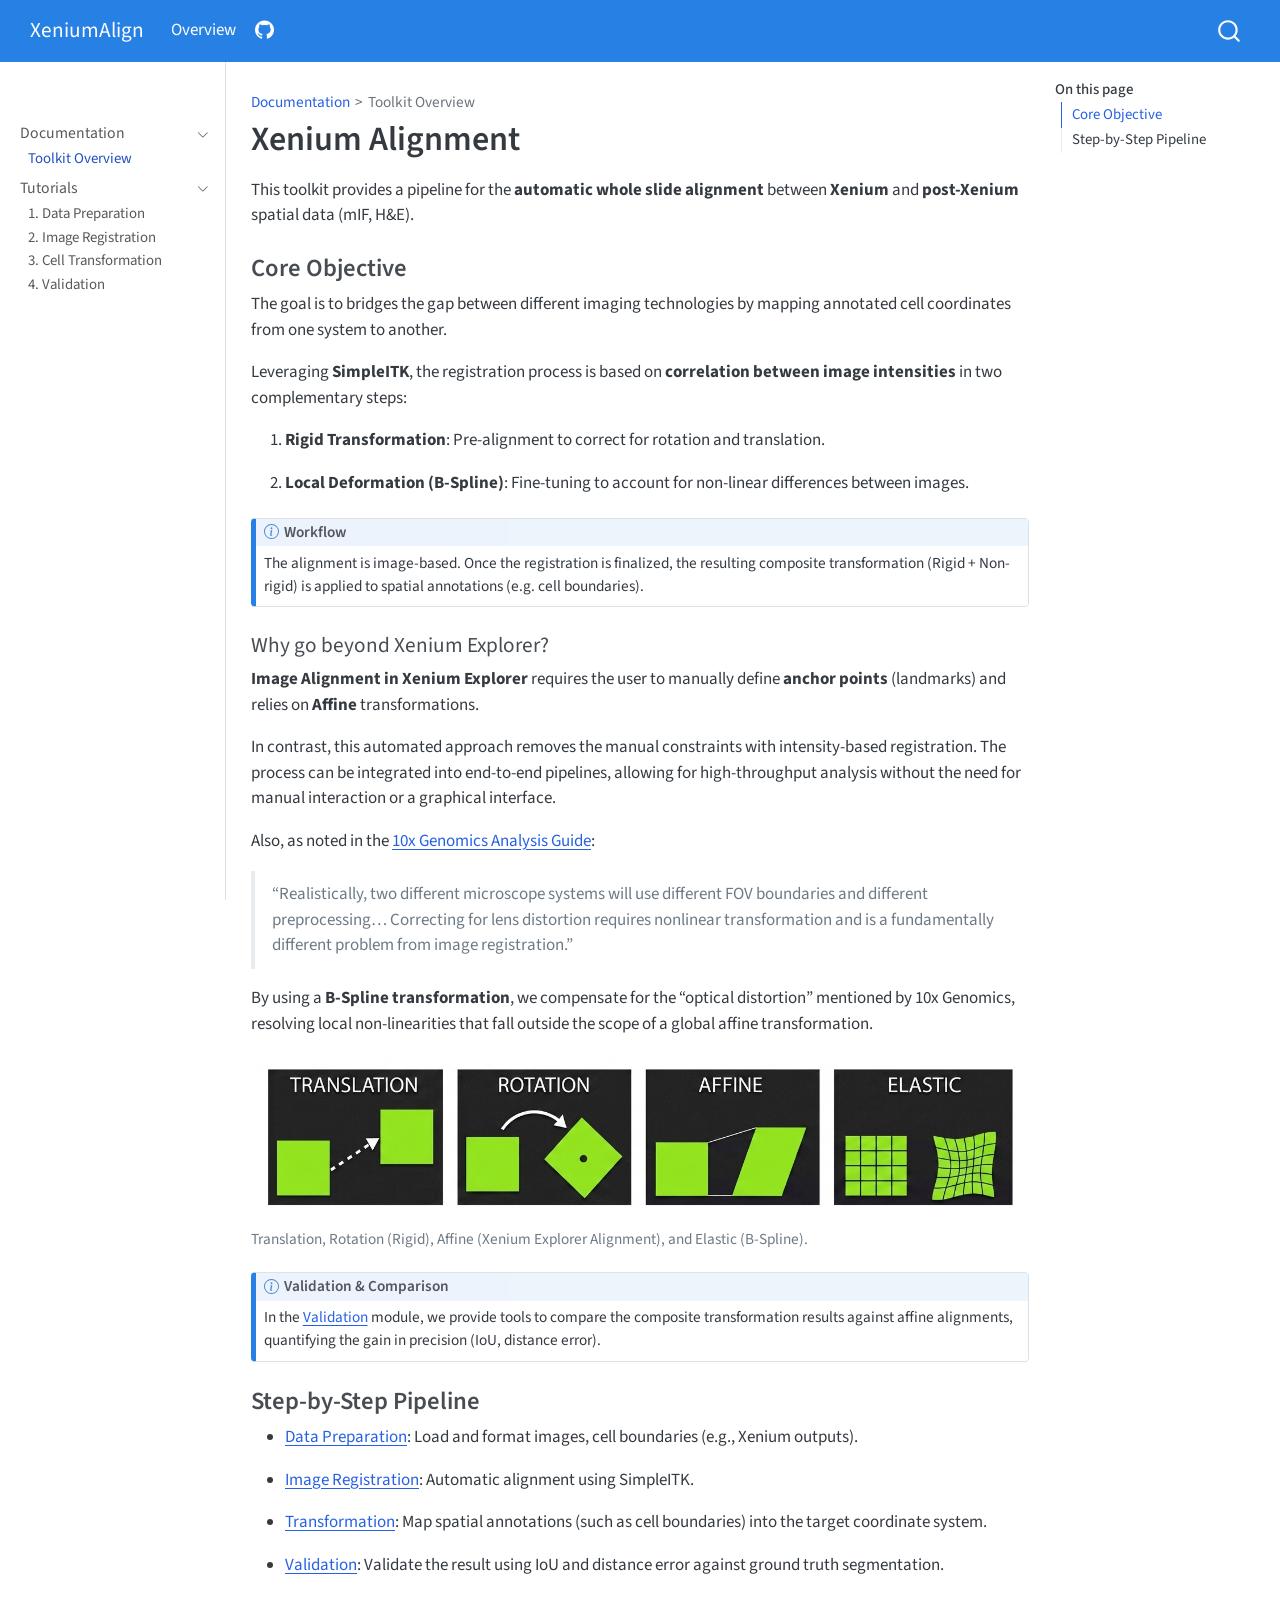
==== docs/index.html @ a3b00a69 "docs: initialize project overview Add the main landing page" ====
<!DOCTYPE html>
<html xmlns="http://www.w3.org/1999/xhtml" lang="en" xml:lang="en"><head>

<meta charset="utf-8">
<meta name="generator" content="quarto-1.7.33">

<meta name="viewport" content="width=device-width, initial-scale=1.0, user-scalable=yes">


<title>Xenium Alignment – XeniumAlign</title>
<style>
code{white-space: pre-wrap;}
span.smallcaps{font-variant: small-caps;}
div.columns{display: flex; gap: min(4vw, 1.5em);}
div.column{flex: auto; overflow-x: auto;}
div.hanging-indent{margin-left: 1.5em; text-indent: -1.5em;}
ul.task-list{list-style: none;}
ul.task-list li input[type="checkbox"] {
  width: 0.8em;
  margin: 0 0.8em 0.2em -1em; /* quarto-specific, see https://github.com/quarto-dev/quarto-cli/issues/4556 */ 
  vertical-align: middle;
}
</style>


<script src="site_libs/quarto-nav/quarto-nav.js"></script>
<script src="site_libs/quarto-nav/headroom.min.js"></script>
<script src="site_libs/clipboard/clipboard.min.js"></script>
<script src="site_libs/quarto-search/autocomplete.umd.js"></script>
<script src="site_libs/quarto-search/fuse.min.js"></script>
<script src="site_libs/quarto-search/quarto-search.js"></script>
<meta name="quarto:offset" content="./">
<script src="site_libs/quarto-html/quarto.js" type="module"></script>
<script src="site_libs/quarto-html/tabsets/tabsets.js" type="module"></script>
<script src="site_libs/quarto-html/popper.min.js"></script>
<script src="site_libs/quarto-html/tippy.umd.min.js"></script>
<script src="site_libs/quarto-html/anchor.min.js"></script>
<link href="site_libs/quarto-html/tippy.css" rel="stylesheet">
<link href="site_libs/quarto-html/quarto-syntax-highlighting-ea385d0e468b0dd5ea5bf0780b1290d9.css" rel="stylesheet" id="quarto-text-highlighting-styles">
<script src="site_libs/bootstrap/bootstrap.min.js"></script>
<link href="site_libs/bootstrap/bootstrap-icons.css" rel="stylesheet">
<link href="site_libs/bootstrap/bootstrap-4ee4070156267f5ad6565edb307d634d.min.css" rel="stylesheet" append-hash="true" id="quarto-bootstrap" data-mode="light">
<script id="quarto-search-options" type="application/json">{
  "location": "navbar",
  "copy-button": false,
  "collapse-after": 3,
  "panel-placement": "end",
  "type": "overlay",
  "limit": 50,
  "keyboard-shortcut": [
    "f",
    "/",
    "s"
  ],
  "show-item-context": false,
  "language": {
    "search-no-results-text": "No results",
    "search-matching-documents-text": "matching documents",
    "search-copy-link-title": "Copy link to search",
    "search-hide-matches-text": "Hide additional matches",
    "search-more-match-text": "more match in this document",
    "search-more-matches-text": "more matches in this document",
    "search-clear-button-title": "Clear",
    "search-text-placeholder": "",
    "search-detached-cancel-button-title": "Cancel",
    "search-submit-button-title": "Submit",
    "search-label": "Search"
  }
}</script>


<link rel="stylesheet" href="styles.css">
</head>

<body class="nav-sidebar docked nav-fixed quarto-light">

<div id="quarto-search-results"></div>
  <header id="quarto-header" class="headroom fixed-top">
    <nav class="navbar navbar-expand-lg " data-bs-theme="dark">
      <div class="navbar-container container-fluid">
      <div class="navbar-brand-container mx-auto">
    <a class="navbar-brand" href="./index.html">
    <span class="navbar-title">XeniumAlign</span>
    </a>
  </div>
            <div id="quarto-search" class="" title="Search"></div>
          <button class="navbar-toggler" type="button" data-bs-toggle="collapse" data-bs-target="#navbarCollapse" aria-controls="navbarCollapse" role="menu" aria-expanded="false" aria-label="Toggle navigation" onclick="if (window.quartoToggleHeadroom) { window.quartoToggleHeadroom(); }">
  <span class="navbar-toggler-icon"></span>
</button>
          <div class="collapse navbar-collapse" id="navbarCollapse">
            <ul class="navbar-nav navbar-nav-scroll me-auto">
  <li class="nav-item">
    <a class="nav-link active" href="./index.html" aria-current="page"> 
<span class="menu-text">Overview</span></a>
  </li>  
  <li class="nav-item compact">
    <a class="nav-link" href="https://github.com/leohermet1/xenium_align"> <i class="bi bi-github" role="img">
</i> 
<span class="menu-text"></span></a>
  </li>  
</ul>
          </div> <!-- /navcollapse -->
            <div class="quarto-navbar-tools">
</div>
      </div> <!-- /container-fluid -->
    </nav>
  <nav class="quarto-secondary-nav">
    <div class="container-fluid d-flex">
      <button type="button" class="quarto-btn-toggle btn" data-bs-toggle="collapse" role="button" data-bs-target=".quarto-sidebar-collapse-item" aria-controls="quarto-sidebar" aria-expanded="false" aria-label="Toggle sidebar navigation" onclick="if (window.quartoToggleHeadroom) { window.quartoToggleHeadroom(); }">
        <i class="bi bi-layout-text-sidebar-reverse"></i>
      </button>
        <nav class="quarto-page-breadcrumbs" aria-label="breadcrumb"><ol class="breadcrumb"><li class="breadcrumb-item"><a href="./index.html">Documentation</a></li><li class="breadcrumb-item"><a href="./index.html">Toolkit Overview</a></li></ol></nav>
        <a class="flex-grow-1" role="navigation" data-bs-toggle="collapse" data-bs-target=".quarto-sidebar-collapse-item" aria-controls="quarto-sidebar" aria-expanded="false" aria-label="Toggle sidebar navigation" onclick="if (window.quartoToggleHeadroom) { window.quartoToggleHeadroom(); }">      
        </a>
      <button type="button" class="btn quarto-search-button" aria-label="Search" onclick="window.quartoOpenSearch();">
        <i class="bi bi-search"></i>
      </button>
    </div>
  </nav>
</header>
<!-- content -->
<div id="quarto-content" class="quarto-container page-columns page-rows-contents page-layout-article page-navbar">
<!-- sidebar -->
  <nav id="quarto-sidebar" class="sidebar collapse collapse-horizontal quarto-sidebar-collapse-item sidebar-navigation docked overflow-auto">
        <div class="mt-2 flex-shrink-0 align-items-center">
        <div class="sidebar-search">
        <div id="quarto-search" class="" title="Search"></div>
        </div>
        </div>
    <div class="sidebar-menu-container"> 
    <ul class="list-unstyled mt-1">
        <li class="sidebar-item sidebar-item-section">
      <div class="sidebar-item-container"> 
            <a class="sidebar-item-text sidebar-link text-start" data-bs-toggle="collapse" data-bs-target="#quarto-sidebar-section-1" role="navigation" aria-expanded="true">
 <span class="menu-text">Documentation</span></a>
          <a class="sidebar-item-toggle text-start" data-bs-toggle="collapse" data-bs-target="#quarto-sidebar-section-1" role="navigation" aria-expanded="true" aria-label="Toggle section">
            <i class="bi bi-chevron-right ms-2"></i>
          </a> 
      </div>
      <ul id="quarto-sidebar-section-1" class="collapse list-unstyled sidebar-section depth1 show">  
          <li class="sidebar-item">
  <div class="sidebar-item-container"> 
  <a href="./index.html" class="sidebar-item-text sidebar-link active">
 <span class="menu-text">Toolkit Overview</span></a>
  </div>
</li>
      </ul>
  </li>
        <li class="sidebar-item sidebar-item-section">
      <div class="sidebar-item-container"> 
            <a class="sidebar-item-text sidebar-link text-start" data-bs-toggle="collapse" data-bs-target="#quarto-sidebar-section-2" role="navigation" aria-expanded="true">
 <span class="menu-text">Tutorials</span></a>
          <a class="sidebar-item-toggle text-start" data-bs-toggle="collapse" data-bs-target="#quarto-sidebar-section-2" role="navigation" aria-expanded="true" aria-label="Toggle section">
            <i class="bi bi-chevron-right ms-2"></i>
          </a> 
      </div>
      <ul id="quarto-sidebar-section-2" class="collapse list-unstyled sidebar-section depth1 show">  
          <li class="sidebar-item">
  <div class="sidebar-item-container"> 
  <a href="./analysis/01_preprocessing.ipynb" class="sidebar-item-text sidebar-link">
 <span class="menu-text">1. Data Preparation</span></a>
  </div>
</li>
          <li class="sidebar-item">
  <div class="sidebar-item-container"> 
  <a href="./analysis/02_registration.ipynb" class="sidebar-item-text sidebar-link">
 <span class="menu-text">2. Image Registration</span></a>
  </div>
</li>
          <li class="sidebar-item">
  <div class="sidebar-item-container"> 
  <a href="./analysis/02_transformation.ipynb" class="sidebar-item-text sidebar-link">
 <span class="menu-text">3. Cell Transformation</span></a>
  </div>
</li>
          <li class="sidebar-item">
  <div class="sidebar-item-container"> 
  <a href="./analysis/03_validation.ipynb" class="sidebar-item-text sidebar-link">
 <span class="menu-text">4. Validation</span></a>
  </div>
</li>
      </ul>
  </li>
    </ul>
    </div>
</nav>
<div id="quarto-sidebar-glass" class="quarto-sidebar-collapse-item" data-bs-toggle="collapse" data-bs-target=".quarto-sidebar-collapse-item"></div>
<!-- margin-sidebar -->
    <div id="quarto-margin-sidebar" class="sidebar margin-sidebar">
        <nav id="TOC" role="doc-toc" class="toc-active">
    <h2 id="toc-title">On this page</h2>
   
  <ul>
  <li><a href="#core-objective" id="toc-core-objective" class="nav-link active" data-scroll-target="#core-objective">Core Objective</a></li>
  <li><a href="#step-by-step-pipeline" id="toc-step-by-step-pipeline" class="nav-link" data-scroll-target="#step-by-step-pipeline">Step-by-Step Pipeline</a></li>
  </ul>
</nav>
    </div>
<!-- main -->
<main class="content" id="quarto-document-content">

<header id="title-block-header" class="quarto-title-block default"><nav class="quarto-page-breadcrumbs quarto-title-breadcrumbs d-none d-lg-block" aria-label="breadcrumb"><ol class="breadcrumb"><li class="breadcrumb-item"><a href="./index.html">Documentation</a></li><li class="breadcrumb-item"><a href="./index.html">Toolkit Overview</a></li></ol></nav>
<div class="quarto-title">
<h1 class="title">Xenium Alignment</h1>
</div>



<div class="quarto-title-meta">

    
  
    
  </div>
  


</header>


<p>This toolkit provides a pipeline for the <strong>automatic whole slide alignment</strong> between <strong>Xenium</strong> and <strong>post-Xenium</strong> spatial data (mIF, H&amp;E).</p>
<section id="core-objective" class="level3">
<h3 class="anchored" data-anchor-id="core-objective">Core Objective</h3>
<p>The goal is to bridges the gap between different imaging technologies by mapping annotated cell coordinates from one system to another.</p>
<p>Leveraging <strong>SimpleITK</strong>, the registration process is based on <strong>correlation between image intensities</strong> in two complementary steps:</p>
<ol type="1">
<li><p><strong>Rigid Transformation</strong>: Pre-alignment to correct for rotation and translation.</p></li>
<li><p><strong>Local Deformation (B-Spline)</strong>: Fine-tuning to account for non-linear differences between images.</p></li>
</ol>
<div class="callout callout-style-default callout-note callout-titled">
<div class="callout-header d-flex align-content-center">
<div class="callout-icon-container">
<i class="callout-icon"></i>
</div>
<div class="callout-title-container flex-fill">
Workflow
</div>
</div>
<div class="callout-body-container callout-body">
<p>The alignment is image-based. Once the registration is finalized, the resulting composite transformation (Rigid + Non-rigid) is applied to spatial annotations (e.g.&nbsp;cell boundaries).</p>
</div>
</div>
<section id="why-go-beyond-xenium-explorer" class="level4">
<h4 class="anchored" data-anchor-id="why-go-beyond-xenium-explorer">Why go beyond Xenium Explorer?</h4>
<p><strong>Image Alignment in Xenium Explorer</strong> requires the user to manually define <strong>anchor points</strong> (landmarks) and relies on <strong>Affine</strong> transformations.</p>
<p>In contrast, this automated approach removes the manual constraints with intensity-based registration. The process can be integrated into end-to-end pipelines, allowing for high-throughput analysis without the need for manual interaction or a graphical interface.</p>
<p>Also, as noted in the <a href="https://www.10xgenomics.com/analysis-guides/he-to-xenium-dapi-image-registration-with-fiji">10x Genomics Analysis Guide</a>:</p>
<blockquote class="blockquote">
<p>“Realistically, two different microscope systems will use different FOV boundaries and different preprocessing… Correcting for lens distortion requires nonlinear transformation and is a fundamentally different problem from image registration.”</p>
</blockquote>
<p>By using a <strong>B-Spline transformation</strong>, we compensate for the “optical distortion” mentioned by 10x Genomics, resolving local non-linearities that fall outside the scope of a global affine transformation.</p>
<div class="quarto-figure quarto-figure-center">
<figure class="figure">
<p><img src="images/transformation_types.png" class="img-fluid figure-img" alt="Illustration of transformation types."></p>
<figcaption>Translation, Rotation (Rigid), Affine (Xenium Explorer Alignment), and Elastic (B-Spline).</figcaption>
</figure>
</div>
<div class="callout callout-style-default callout-note callout-titled">
<div class="callout-header d-flex align-content-center">
<div class="callout-icon-container">
<i class="callout-icon"></i>
</div>
<div class="callout-title-container flex-fill">
Validation &amp; Comparison
</div>
</div>
<div class="callout-body-container callout-body">
<p>In the <a href="analysis/03_validation.ipynb">Validation</a> module, we provide tools to compare the composite transformation results against affine alignments, quantifying the gain in precision (IoU, distance error).</p>
</div>
</div>
</section>
</section>
<section id="step-by-step-pipeline" class="level3">
<h3 class="anchored" data-anchor-id="step-by-step-pipeline">Step-by-Step Pipeline</h3>
<ul>
<li><p><strong><a href="analysis/01_preprocessing.ipynb">Data Preparation</a></strong>: Load and format images, cell boundaries (e.g., Xenium outputs).</p></li>
<li><p><strong><a href="analysis/02_registration.ipynb">Image Registration</a></strong>: Automatic alignment using SimpleITK.</p></li>
<li><p><strong><a href="analysis/02_transformation.ipynb">Transformation</a></strong>: Map spatial annotations (such as cell boundaries) into the target coordinate system.</p></li>
<li><p><strong><a href="analysis/03_validation.ipynb">Validation</a></strong>: Validate the result using IoU and distance error against ground truth segmentation.</p></li>
</ul>


</section>

</main> <!-- /main -->
<script id="quarto-html-after-body" type="application/javascript">
  window.document.addEventListener("DOMContentLoaded", function (event) {
    const icon = "";
    const anchorJS = new window.AnchorJS();
    anchorJS.options = {
      placement: 'right',
      icon: icon
    };
    anchorJS.add('.anchored');
    const isCodeAnnotation = (el) => {
      for (const clz of el.classList) {
        if (clz.startsWith('code-annotation-')) {                     
          return true;
        }
      }
      return false;
    }
    const onCopySuccess = function(e) {
      // button target
      const button = e.trigger;
      // don't keep focus
      button.blur();
      // flash "checked"
      button.classList.add('code-copy-button-checked');
      var currentTitle = button.getAttribute("title");
      button.setAttribute("title", "Copied!");
      let tooltip;
      if (window.bootstrap) {
        button.setAttribute("data-bs-toggle", "tooltip");
        button.setAttribute("data-bs-placement", "left");
        button.setAttribute("data-bs-title", "Copied!");
        tooltip = new bootstrap.Tooltip(button, 
          { trigger: "manual", 
            customClass: "code-copy-button-tooltip",
            offset: [0, -8]});
        tooltip.show();    
      }
      setTimeout(function() {
        if (tooltip) {
          tooltip.hide();
          button.removeAttribute("data-bs-title");
          button.removeAttribute("data-bs-toggle");
          button.removeAttribute("data-bs-placement");
        }
        button.setAttribute("title", currentTitle);
        button.classList.remove('code-copy-button-checked');
      }, 1000);
      // clear code selection
      e.clearSelection();
    }
    const getTextToCopy = function(trigger) {
        const codeEl = trigger.previousElementSibling.cloneNode(true);
        for (const childEl of codeEl.children) {
          if (isCodeAnnotation(childEl)) {
            childEl.remove();
          }
        }
        return codeEl.innerText;
    }
    const clipboard = new window.ClipboardJS('.code-copy-button:not([data-in-quarto-modal])', {
      text: getTextToCopy
    });
    clipboard.on('success', onCopySuccess);
    if (window.document.getElementById('quarto-embedded-source-code-modal')) {
      const clipboardModal = new window.ClipboardJS('.code-copy-button[data-in-quarto-modal]', {
        text: getTextToCopy,
        container: window.document.getElementById('quarto-embedded-source-code-modal')
      });
      clipboardModal.on('success', onCopySuccess);
    }
      var localhostRegex = new RegExp(/^(?:http|https):\/\/localhost\:?[0-9]*\//);
      var mailtoRegex = new RegExp(/^mailto:/);
        var filterRegex = new RegExp('/' + window.location.host + '/');
      var isInternal = (href) => {
          return filterRegex.test(href) || localhostRegex.test(href) || mailtoRegex.test(href);
      }
      // Inspect non-navigation links and adorn them if external
     var links = window.document.querySelectorAll('a[href]:not(.nav-link):not(.navbar-brand):not(.toc-action):not(.sidebar-link):not(.sidebar-item-toggle):not(.pagination-link):not(.no-external):not([aria-hidden]):not(.dropdown-item):not(.quarto-navigation-tool):not(.about-link)');
      for (var i=0; i<links.length; i++) {
        const link = links[i];
        if (!isInternal(link.href)) {
          // undo the damage that might have been done by quarto-nav.js in the case of
          // links that we want to consider external
          if (link.dataset.originalHref !== undefined) {
            link.href = link.dataset.originalHref;
          }
        }
      }
    function tippyHover(el, contentFn, onTriggerFn, onUntriggerFn) {
      const config = {
        allowHTML: true,
        maxWidth: 500,
        delay: 100,
        arrow: false,
        appendTo: function(el) {
            return el.parentElement;
        },
        interactive: true,
        interactiveBorder: 10,
        theme: 'quarto',
        placement: 'bottom-start',
      };
      if (contentFn) {
        config.content = contentFn;
      }
      if (onTriggerFn) {
        config.onTrigger = onTriggerFn;
      }
      if (onUntriggerFn) {
        config.onUntrigger = onUntriggerFn;
      }
      window.tippy(el, config); 
    }
    const noterefs = window.document.querySelectorAll('a[role="doc-noteref"]');
    for (var i=0; i<noterefs.length; i++) {
      const ref = noterefs[i];
      tippyHover(ref, function() {
        // use id or data attribute instead here
        let href = ref.getAttribute('data-footnote-href') || ref.getAttribute('href');
        try { href = new URL(href).hash; } catch {}
        const id = href.replace(/^#\/?/, "");
        const note = window.document.getElementById(id);
        if (note) {
          return note.innerHTML;
        } else {
          return "";
        }
      });
    }
    const xrefs = window.document.querySelectorAll('a.quarto-xref');
    const processXRef = (id, note) => {
      // Strip column container classes
      const stripColumnClz = (el) => {
        el.classList.remove("page-full", "page-columns");
        if (el.children) {
          for (const child of el.children) {
            stripColumnClz(child);
          }
        }
      }
      stripColumnClz(note)
      if (id === null || id.startsWith('sec-')) {
        // Special case sections, only their first couple elements
        const container = document.createElement("div");
        if (note.children && note.children.length > 2) {
          container.appendChild(note.children[0].cloneNode(true));
          for (let i = 1; i < note.children.length; i++) {
            const child = note.children[i];
            if (child.tagName === "P" && child.innerText === "") {
              continue;
            } else {
              container.appendChild(child.cloneNode(true));
              break;
            }
          }
          if (window.Quarto?.typesetMath) {
            window.Quarto.typesetMath(container);
          }
          return container.innerHTML
        } else {
          if (window.Quarto?.typesetMath) {
            window.Quarto.typesetMath(note);
          }
          return note.innerHTML;
        }
      } else {
        // Remove any anchor links if they are present
        const anchorLink = note.querySelector('a.anchorjs-link');
        if (anchorLink) {
          anchorLink.remove();
        }
        if (window.Quarto?.typesetMath) {
          window.Quarto.typesetMath(note);
        }
        if (note.classList.contains("callout")) {
          return note.outerHTML;
        } else {
          return note.innerHTML;
        }
      }
    }
    for (var i=0; i<xrefs.length; i++) {
      const xref = xrefs[i];
      tippyHover(xref, undefined, function(instance) {
        instance.disable();
        let url = xref.getAttribute('href');
        let hash = undefined; 
        if (url.startsWith('#')) {
          hash = url;
        } else {
          try { hash = new URL(url).hash; } catch {}
        }
        if (hash) {
          const id = hash.replace(/^#\/?/, "");
          const note = window.document.getElementById(id);
          if (note !== null) {
            try {
              const html = processXRef(id, note.cloneNode(true));
              instance.setContent(html);
            } finally {
              instance.enable();
              instance.show();
            }
          } else {
            // See if we can fetch this
            fetch(url.split('#')[0])
            .then(res => res.text())
            .then(html => {
              const parser = new DOMParser();
              const htmlDoc = parser.parseFromString(html, "text/html");
              const note = htmlDoc.getElementById(id);
              if (note !== null) {
                const html = processXRef(id, note);
                instance.setContent(html);
              } 
            }).finally(() => {
              instance.enable();
              instance.show();
            });
          }
        } else {
          // See if we can fetch a full url (with no hash to target)
          // This is a special case and we should probably do some content thinning / targeting
          fetch(url)
          .then(res => res.text())
          .then(html => {
            const parser = new DOMParser();
            const htmlDoc = parser.parseFromString(html, "text/html");
            const note = htmlDoc.querySelector('main.content');
            if (note !== null) {
              // This should only happen for chapter cross references
              // (since there is no id in the URL)
              // remove the first header
              if (note.children.length > 0 && note.children[0].tagName === "HEADER") {
                note.children[0].remove();
              }
              const html = processXRef(null, note);
              instance.setContent(html);
            } 
          }).finally(() => {
            instance.enable();
            instance.show();
          });
        }
      }, function(instance) {
      });
    }
        let selectedAnnoteEl;
        const selectorForAnnotation = ( cell, annotation) => {
          let cellAttr = 'data-code-cell="' + cell + '"';
          let lineAttr = 'data-code-annotation="' +  annotation + '"';
          const selector = 'span[' + cellAttr + '][' + lineAttr + ']';
          return selector;
        }
        const selectCodeLines = (annoteEl) => {
          const doc = window.document;
          const targetCell = annoteEl.getAttribute("data-target-cell");
          const targetAnnotation = annoteEl.getAttribute("data-target-annotation");
          const annoteSpan = window.document.querySelector(selectorForAnnotation(targetCell, targetAnnotation));
          const lines = annoteSpan.getAttribute("data-code-lines").split(",");
          const lineIds = lines.map((line) => {
            return targetCell + "-" + line;
          })
          let top = null;
          let height = null;
          let parent = null;
          if (lineIds.length > 0) {
              //compute the position of the single el (top and bottom and make a div)
              const el = window.document.getElementById(lineIds[0]);
              top = el.offsetTop;
              height = el.offsetHeight;
              parent = el.parentElement.parentElement;
            if (lineIds.length > 1) {
              const lastEl = window.document.getElementById(lineIds[lineIds.length - 1]);
              const bottom = lastEl.offsetTop + lastEl.offsetHeight;
              height = bottom - top;
            }
            if (top !== null && height !== null && parent !== null) {
              // cook up a div (if necessary) and position it 
              let div = window.document.getElementById("code-annotation-line-highlight");
              if (div === null) {
                div = window.document.createElement("div");
                div.setAttribute("id", "code-annotation-line-highlight");
                div.style.position = 'absolute';
                parent.appendChild(div);
              }
              div.style.top = top - 2 + "px";
              div.style.height = height + 4 + "px";
              div.style.left = 0;
              let gutterDiv = window.document.getElementById("code-annotation-line-highlight-gutter");
              if (gutterDiv === null) {
                gutterDiv = window.document.createElement("div");
                gutterDiv.setAttribute("id", "code-annotation-line-highlight-gutter");
                gutterDiv.style.position = 'absolute';
                const codeCell = window.document.getElementById(targetCell);
                const gutter = codeCell.querySelector('.code-annotation-gutter');
                gutter.appendChild(gutterDiv);
              }
              gutterDiv.style.top = top - 2 + "px";
              gutterDiv.style.height = height + 4 + "px";
            }
            selectedAnnoteEl = annoteEl;
          }
        };
        const unselectCodeLines = () => {
          const elementsIds = ["code-annotation-line-highlight", "code-annotation-line-highlight-gutter"];
          elementsIds.forEach((elId) => {
            const div = window.document.getElementById(elId);
            if (div) {
              div.remove();
            }
          });
          selectedAnnoteEl = undefined;
        };
          // Handle positioning of the toggle
      window.addEventListener(
        "resize",
        throttle(() => {
          elRect = undefined;
          if (selectedAnnoteEl) {
            selectCodeLines(selectedAnnoteEl);
          }
        }, 10)
      );
      function throttle(fn, ms) {
      let throttle = false;
      let timer;
        return (...args) => {
          if(!throttle) { // first call gets through
              fn.apply(this, args);
              throttle = true;
          } else { // all the others get throttled
              if(timer) clearTimeout(timer); // cancel #2
              timer = setTimeout(() => {
                fn.apply(this, args);
                timer = throttle = false;
              }, ms);
          }
        };
      }
        // Attach click handler to the DT
        const annoteDls = window.document.querySelectorAll('dt[data-target-cell]');
        for (const annoteDlNode of annoteDls) {
          annoteDlNode.addEventListener('click', (event) => {
            const clickedEl = event.target;
            if (clickedEl !== selectedAnnoteEl) {
              unselectCodeLines();
              const activeEl = window.document.querySelector('dt[data-target-cell].code-annotation-active');
              if (activeEl) {
                activeEl.classList.remove('code-annotation-active');
              }
              selectCodeLines(clickedEl);
              clickedEl.classList.add('code-annotation-active');
            } else {
              // Unselect the line
              unselectCodeLines();
              clickedEl.classList.remove('code-annotation-active');
            }
          });
        }
    const findCites = (el) => {
      const parentEl = el.parentElement;
      if (parentEl) {
        const cites = parentEl.dataset.cites;
        if (cites) {
          return {
            el,
            cites: cites.split(' ')
          };
        } else {
          return findCites(el.parentElement)
        }
      } else {
        return undefined;
      }
    };
    var bibliorefs = window.document.querySelectorAll('a[role="doc-biblioref"]');
    for (var i=0; i<bibliorefs.length; i++) {
      const ref = bibliorefs[i];
      const citeInfo = findCites(ref);
      if (citeInfo) {
        tippyHover(citeInfo.el, function() {
          var popup = window.document.createElement('div');
          citeInfo.cites.forEach(function(cite) {
            var citeDiv = window.document.createElement('div');
            citeDiv.classList.add('hanging-indent');
            citeDiv.classList.add('csl-entry');
            var biblioDiv = window.document.getElementById('ref-' + cite);
            if (biblioDiv) {
              citeDiv.innerHTML = biblioDiv.innerHTML;
            }
            popup.appendChild(citeDiv);
          });
          return popup.innerHTML;
        });
      }
    }
  });
  </script>
</div> <!-- /content -->




</body></html>
---- docs/site_libs/quarto-html/tippy.css ----
.tippy-box[data-animation=fade][data-state=hidden]{opacity:0}[data-tippy-root]{max-width:calc(100vw - 10px)}.tippy-box{position:relative;background-color:#333;color:#fff;border-radius:4px;font-size:14px;line-height:1.4;white-space:normal;outline:0;transition-property:transform,visibility,opacity}.tippy-box[data-placement^=top]>.tippy-arrow{bottom:0}.tippy-box[data-placement^=top]>.tippy-arrow:before{bottom:-7px;left:0;border-width:8px 8px 0;border-top-color:initial;transform-origin:center top}.tippy-box[data-placement^=bottom]>.tippy-arrow{top:0}.tippy-box[data-placement^=bottom]>.tippy-arrow:before{top:-7px;left:0;border-width:0 8px 8px;border-bottom-color:initial;transform-origin:center bottom}.tippy-box[data-placement^=left]>.tippy-arrow{right:0}.tippy-box[data-placement^=left]>.tippy-arrow:before{border-width:8px 0 8px 8px;border-left-color:initial;right:-7px;transform-origin:center left}.tippy-box[data-placement^=right]>.tippy-arrow{left:0}.tippy-box[data-placement^=right]>.tippy-arrow:before{left:-7px;border-width:8px 8px 8px 0;border-right-color:initial;transform-origin:center right}.tippy-box[data-inertia][data-state=visible]{transition-timing-function:cubic-bezier(.54,1.5,.38,1.11)}.tippy-arrow{width:16px;height:16px;color:#333}.tippy-arrow:before{content:"";position:absolute;border-color:transparent;border-style:solid}.tippy-content{position:relative;padding:5px 9px;z-index:1}
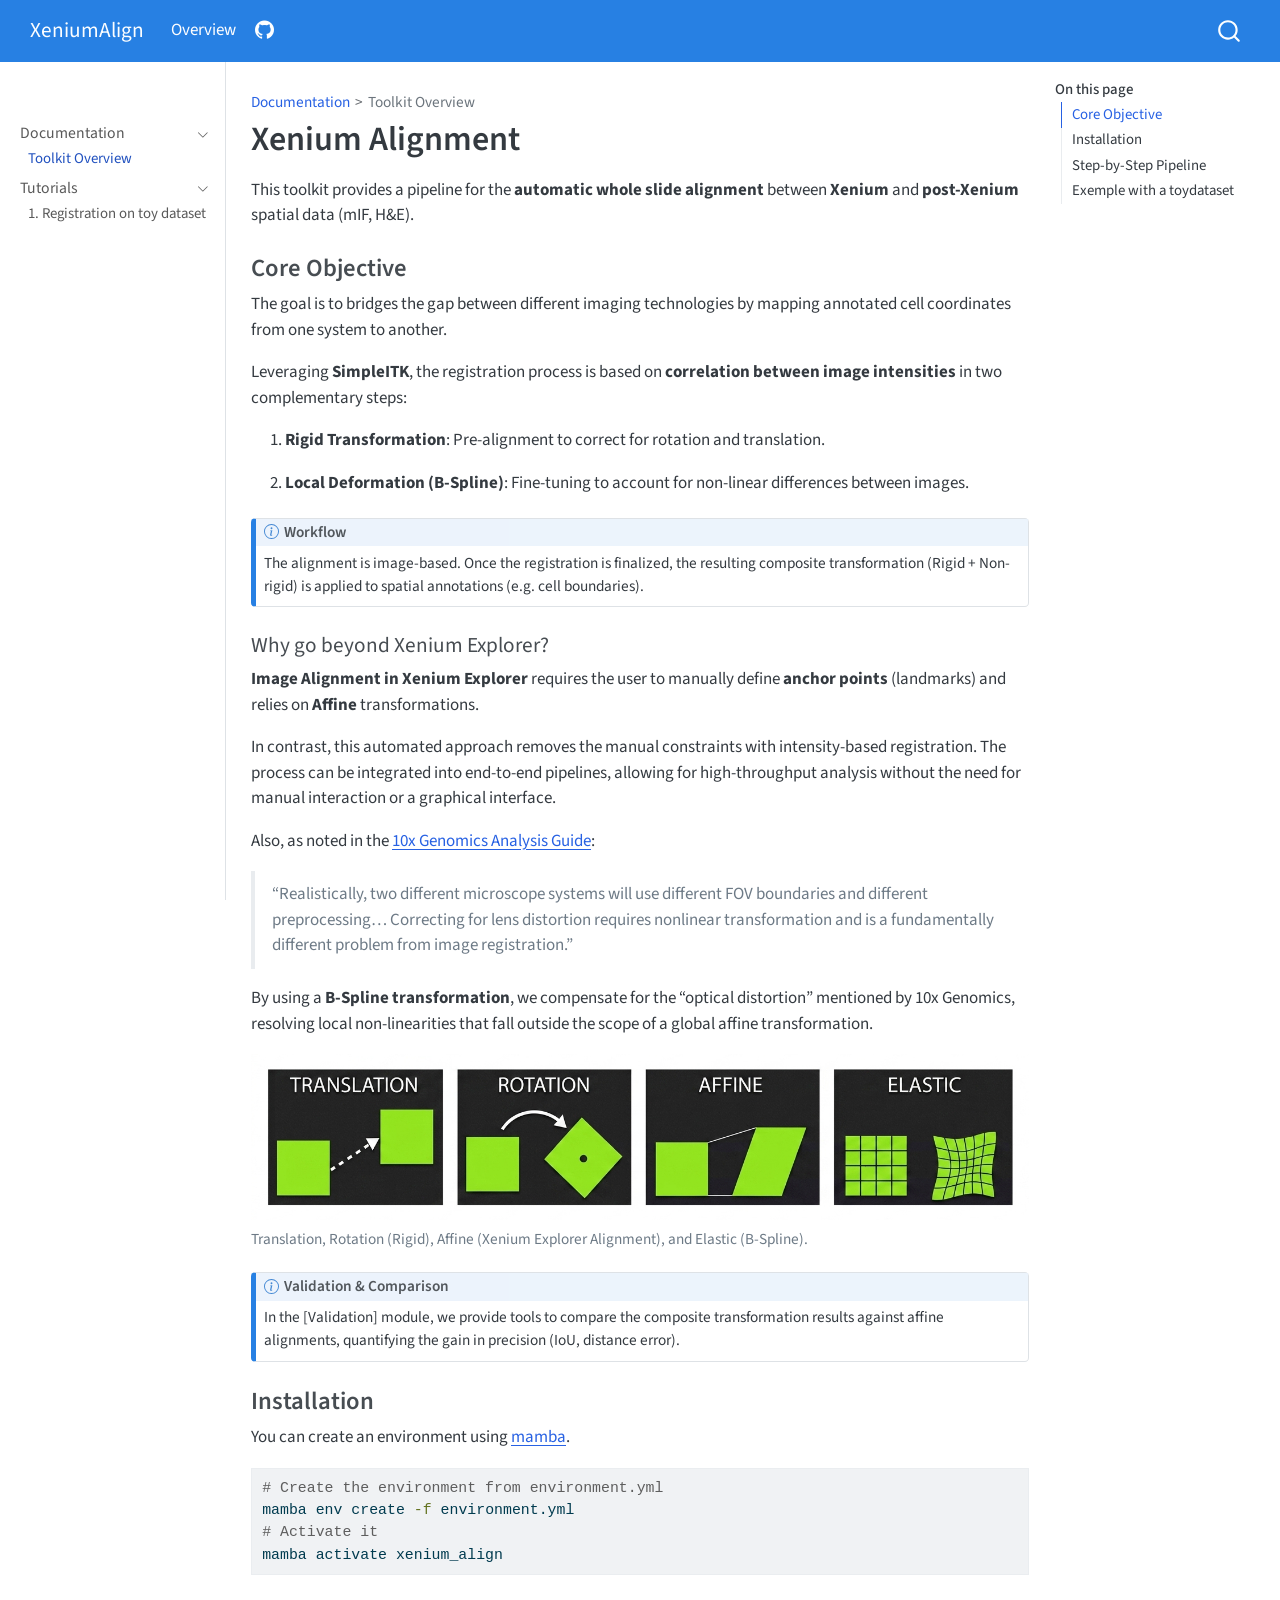
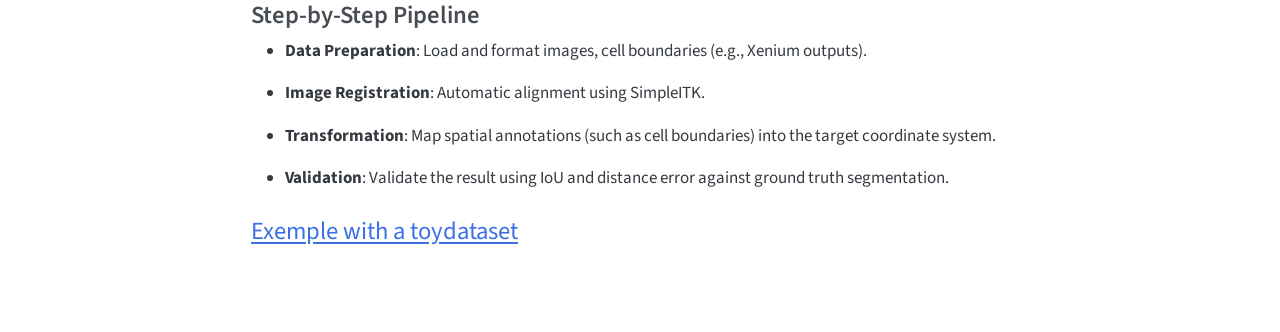
==== commit 0ea568dc: "add mIF Add mIF registration Add docs" ====
--- a/docs/index.html
+++ b/docs/index.html
@@ -2,7 +2,7 @@
 <html xmlns="http://www.w3.org/1999/xhtml" lang="en" xml:lang="en"><head>
 
 <meta charset="utf-8">
-<meta name="generator" content="quarto-1.7.33">
+<meta name="generator" content="quarto-1.6.39">
 
 <meta name="viewport" content="width=device-width, initial-scale=1.0, user-scalable=yes">
 
@@ -20,6 +20,40 @@
   margin: 0 0.8em 0.2em -1em; /* quarto-specific, see https://github.com/quarto-dev/quarto-cli/issues/4556 */ 
   vertical-align: middle;
 }
+/* CSS for syntax highlighting */
+pre > code.sourceCode { white-space: pre; position: relative; }
+pre > code.sourceCode > span { line-height: 1.25; }
+pre > code.sourceCode > span:empty { height: 1.2em; }
+.sourceCode { overflow: visible; }
+code.sourceCode > span { color: inherit; text-decoration: inherit; }
+div.sourceCode { margin: 1em 0; }
+pre.sourceCode { margin: 0; }
+@media screen {
+div.sourceCode { overflow: auto; }
+}
+@media print {
+pre > code.sourceCode { white-space: pre-wrap; }
+pre > code.sourceCode > span { display: inline-block; text-indent: -5em; padding-left: 5em; }
+}
+pre.numberSource code
+  { counter-reset: source-line 0; }
+pre.numberSource code > span
+  { position: relative; left: -4em; counter-increment: source-line; }
+pre.numberSource code > span > a:first-child::before
+  { content: counter(source-line);
+    position: relative; left: -1em; text-align: right; vertical-align: baseline;
+    border: none; display: inline-block;
+    -webkit-touch-callout: none; -webkit-user-select: none;
+    -khtml-user-select: none; -moz-user-select: none;
+    -ms-user-select: none; user-select: none;
+    padding: 0 4px; width: 4em;
+  }
+pre.numberSource { margin-left: 3em;  padding-left: 4px; }
+div.sourceCode
+  {   }
+@media screen {
+pre > code.sourceCode > span > a:first-child::before { text-decoration: underline; }
+}
 </style>
 
 
@@ -30,16 +64,15 @@
 <script src="site_libs/quarto-search/fuse.min.js"></script>
 <script src="site_libs/quarto-search/quarto-search.js"></script>
 <meta name="quarto:offset" content="./">
-<script src="site_libs/quarto-html/quarto.js" type="module"></script>
-<script src="site_libs/quarto-html/tabsets/tabsets.js" type="module"></script>
+<script src="site_libs/quarto-html/quarto.js"></script>
 <script src="site_libs/quarto-html/popper.min.js"></script>
 <script src="site_libs/quarto-html/tippy.umd.min.js"></script>
 <script src="site_libs/quarto-html/anchor.min.js"></script>
 <link href="site_libs/quarto-html/tippy.css" rel="stylesheet">
-<link href="site_libs/quarto-html/quarto-syntax-highlighting-ea385d0e468b0dd5ea5bf0780b1290d9.css" rel="stylesheet" id="quarto-text-highlighting-styles">
+<link href="site_libs/quarto-html/quarto-syntax-highlighting-e26003cea8cd680ca0c55a263523d882.css" rel="stylesheet" id="quarto-text-highlighting-styles">
 <script src="site_libs/bootstrap/bootstrap.min.js"></script>
 <link href="site_libs/bootstrap/bootstrap-icons.css" rel="stylesheet">
-<link href="site_libs/bootstrap/bootstrap-4ee4070156267f5ad6565edb307d634d.min.css" rel="stylesheet" append-hash="true" id="quarto-bootstrap" data-mode="light">
+<link href="site_libs/bootstrap/bootstrap-5389d4ab929c550394c6a762f14605b4.min.css" rel="stylesheet" append-hash="true" id="quarto-bootstrap" data-mode="light">
 <script id="quarto-search-options" type="application/json">{
   "location": "navbar",
   "copy-button": false,
@@ -69,10 +102,9 @@
 }</script>
 
 
-<link rel="stylesheet" href="styles.css">
 </head>
 
-<body class="nav-sidebar docked nav-fixed quarto-light">
+<body class="nav-sidebar docked nav-fixed">
 
 <div id="quarto-search-results"></div>
   <header id="quarto-header" class="headroom fixed-top">
@@ -157,26 +189,8 @@
       <ul id="quarto-sidebar-section-2" class="collapse list-unstyled sidebar-section depth1 show">  
           <li class="sidebar-item">
   <div class="sidebar-item-container"> 
-  <a href="./analysis/01_preprocessing.ipynb" class="sidebar-item-text sidebar-link">
- <span class="menu-text">1. Data Preparation</span></a>
-  </div>
-</li>
-          <li class="sidebar-item">
-  <div class="sidebar-item-container"> 
-  <a href="./analysis/02_registration.ipynb" class="sidebar-item-text sidebar-link">
- <span class="menu-text">2. Image Registration</span></a>
-  </div>
-</li>
-          <li class="sidebar-item">
-  <div class="sidebar-item-container"> 
-  <a href="./analysis/02_transformation.ipynb" class="sidebar-item-text sidebar-link">
- <span class="menu-text">3. Cell Transformation</span></a>
-  </div>
-</li>
-          <li class="sidebar-item">
-  <div class="sidebar-item-container"> 
-  <a href="./analysis/03_validation.ipynb" class="sidebar-item-text sidebar-link">
- <span class="menu-text">4. Validation</span></a>
+  <a href="./analysis/01_ToyDataset.html" class="sidebar-item-text sidebar-link">
+ <span class="menu-text">1. Registration on toy dataset</span></a>
   </div>
 </li>
       </ul>
@@ -192,7 +206,9 @@
    
   <ul>
   <li><a href="#core-objective" id="toc-core-objective" class="nav-link active" data-scroll-target="#core-objective">Core Objective</a></li>
+  <li><a href="#installation" id="toc-installation" class="nav-link" data-scroll-target="#installation">Installation</a></li>
   <li><a href="#step-by-step-pipeline" id="toc-step-by-step-pipeline" class="nav-link" data-scroll-target="#step-by-step-pipeline">Step-by-Step Pipeline</a></li>
+  <li><a href="#exemple-with-a-toydataset" id="toc-exemple-with-a-toydataset" class="nav-link" data-scroll-target="#exemple-with-a-toydataset">Exemple with a toydataset</a></li>
   </ul>
 </nav>
     </div>
@@ -265,261 +281,266 @@
 </div>
 </div>
 <div class="callout-body-container callout-body">
-<p>In the <a href="analysis/03_validation.ipynb">Validation</a> module, we provide tools to compare the composite transformation results against affine alignments, quantifying the gain in precision (IoU, distance error).</p>
+<p>In the [Validation] module, we provide tools to compare the composite transformation results against affine alignments, quantifying the gain in precision (IoU, distance error).</p>
 </div>
 </div>
 </section>
+</section>
+<section id="installation" class="level3">
+<h3 class="anchored" data-anchor-id="installation">Installation</h3>
+<p>You can create an environment using <a href="https://mamba.readthedocs.io/">mamba</a>.</p>
+<div class="sourceCode" id="cb1"><pre class="sourceCode bash code-with-copy"><code class="sourceCode bash"><span id="cb1-1"><a href="#cb1-1" aria-hidden="true" tabindex="-1"></a><span class="co"># Create the environment from environment.yml</span></span>
+<span id="cb1-2"><a href="#cb1-2" aria-hidden="true" tabindex="-1"></a><span class="ex">mamba</span> env create <span class="at">-f</span> environment.yml</span>
+<span id="cb1-3"><a href="#cb1-3" aria-hidden="true" tabindex="-1"></a><span class="co"># Activate it</span></span>
+<span id="cb1-4"><a href="#cb1-4" aria-hidden="true" tabindex="-1"></a><span class="ex">mamba</span> activate xenium_align</span></code><button title="Copy to Clipboard" class="code-copy-button"><i class="bi"></i></button></pre></div>
 </section>
 <section id="step-by-step-pipeline" class="level3">
 <h3 class="anchored" data-anchor-id="step-by-step-pipeline">Step-by-Step Pipeline</h3>
 <ul>
-<li><p><strong><a href="analysis/01_preprocessing.ipynb">Data Preparation</a></strong>: Load and format images, cell boundaries (e.g., Xenium outputs).</p></li>
-<li><p><strong><a href="analysis/02_registration.ipynb">Image Registration</a></strong>: Automatic alignment using SimpleITK.</p></li>
-<li><p><strong><a href="analysis/02_transformation.ipynb">Transformation</a></strong>: Map spatial annotations (such as cell boundaries) into the target coordinate system.</p></li>
-<li><p><strong><a href="analysis/03_validation.ipynb">Validation</a></strong>: Validate the result using IoU and distance error against ground truth segmentation.</p></li>
+<li><p><strong>Data Preparation</strong>: Load and format images, cell boundaries (e.g., Xenium outputs).</p></li>
+<li><p><strong>Image Registration</strong>: Automatic alignment using SimpleITK.</p></li>
+<li><p><strong>Transformation</strong>: Map spatial annotations (such as cell boundaries) into the target coordinate system.</p></li>
+<li><p><strong>Validation</strong>: Validate the result using IoU and distance error against ground truth segmentation.</p></li>
 </ul>
+</section>
+<section id="exemple-with-a-toydataset" class="level3">
+<h3 class="anchored" data-anchor-id="exemple-with-a-toydataset"><a href="./analysis/01_ToyDataset.html">Exemple with a toydataset</a></h3>
 
 
 </section>
 
 </main> <!-- /main -->
 <script id="quarto-html-after-body" type="application/javascript">
-  window.document.addEventListener("DOMContentLoaded", function (event) {
-    const icon = "";
-    const anchorJS = new window.AnchorJS();
-    anchorJS.options = {
-      placement: 'right',
-      icon: icon
+window.document.addEventListener("DOMContentLoaded", function (event) {
+  const toggleBodyColorMode = (bsSheetEl) => {
+    const mode = bsSheetEl.getAttribute("data-mode");
+    const bodyEl = window.document.querySelector("body");
+    if (mode === "dark") {
+      bodyEl.classList.add("quarto-dark");
+      bodyEl.classList.remove("quarto-light");
+    } else {
+      bodyEl.classList.add("quarto-light");
+      bodyEl.classList.remove("quarto-dark");
+    }
+  }
+  const toggleBodyColorPrimary = () => {
+    const bsSheetEl = window.document.querySelector("link#quarto-bootstrap");
+    if (bsSheetEl) {
+      toggleBodyColorMode(bsSheetEl);
+    }
+  }
+  toggleBodyColorPrimary();  
+  const icon = "";
+  const anchorJS = new window.AnchorJS();
+  anchorJS.options = {
+    placement: 'right',
+    icon: icon
+  };
+  anchorJS.add('.anchored');
+  const isCodeAnnotation = (el) => {
+    for (const clz of el.classList) {
+      if (clz.startsWith('code-annotation-')) {                     
+        return true;
+      }
+    }
+    return false;
+  }
+  const onCopySuccess = function(e) {
+    // button target
+    const button = e.trigger;
+    // don't keep focus
+    button.blur();
+    // flash "checked"
+    button.classList.add('code-copy-button-checked');
+    var currentTitle = button.getAttribute("title");
+    button.setAttribute("title", "Copied!");
+    let tooltip;
+    if (window.bootstrap) {
+      button.setAttribute("data-bs-toggle", "tooltip");
+      button.setAttribute("data-bs-placement", "left");
+      button.setAttribute("data-bs-title", "Copied!");
+      tooltip = new bootstrap.Tooltip(button, 
+        { trigger: "manual", 
+          customClass: "code-copy-button-tooltip",
+          offset: [0, -8]});
+      tooltip.show();    
+    }
+    setTimeout(function() {
+      if (tooltip) {
+        tooltip.hide();
+        button.removeAttribute("data-bs-title");
+        button.removeAttribute("data-bs-toggle");
+        button.removeAttribute("data-bs-placement");
+      }
+      button.setAttribute("title", currentTitle);
+      button.classList.remove('code-copy-button-checked');
+    }, 1000);
+    // clear code selection
+    e.clearSelection();
+  }
+  const getTextToCopy = function(trigger) {
+      const codeEl = trigger.previousElementSibling.cloneNode(true);
+      for (const childEl of codeEl.children) {
+        if (isCodeAnnotation(childEl)) {
+          childEl.remove();
+        }
+      }
+      return codeEl.innerText;
+  }
+  const clipboard = new window.ClipboardJS('.code-copy-button:not([data-in-quarto-modal])', {
+    text: getTextToCopy
+  });
+  clipboard.on('success', onCopySuccess);
+  if (window.document.getElementById('quarto-embedded-source-code-modal')) {
+    const clipboardModal = new window.ClipboardJS('.code-copy-button[data-in-quarto-modal]', {
+      text: getTextToCopy,
+      container: window.document.getElementById('quarto-embedded-source-code-modal')
+    });
+    clipboardModal.on('success', onCopySuccess);
+  }
+    var localhostRegex = new RegExp(/^(?:http|https):\/\/localhost\:?[0-9]*\//);
+    var mailtoRegex = new RegExp(/^mailto:/);
+      var filterRegex = new RegExp('/' + window.location.host + '/');
+    var isInternal = (href) => {
+        return filterRegex.test(href) || localhostRegex.test(href) || mailtoRegex.test(href);
+    }
+    // Inspect non-navigation links and adorn them if external
+ 	var links = window.document.querySelectorAll('a[href]:not(.nav-link):not(.navbar-brand):not(.toc-action):not(.sidebar-link):not(.sidebar-item-toggle):not(.pagination-link):not(.no-external):not([aria-hidden]):not(.dropdown-item):not(.quarto-navigation-tool):not(.about-link)');
+    for (var i=0; i<links.length; i++) {
+      const link = links[i];
+      if (!isInternal(link.href)) {
+        // undo the damage that might have been done by quarto-nav.js in the case of
+        // links that we want to consider external
+        if (link.dataset.originalHref !== undefined) {
+          link.href = link.dataset.originalHref;
+        }
+      }
+    }
+  function tippyHover(el, contentFn, onTriggerFn, onUntriggerFn) {
+    const config = {
+      allowHTML: true,
+      maxWidth: 500,
+      delay: 100,
+      arrow: false,
+      appendTo: function(el) {
+          return el.parentElement;
+      },
+      interactive: true,
+      interactiveBorder: 10,
+      theme: 'quarto',
+      placement: 'bottom-start',
     };
-    anchorJS.add('.anchored');
-    const isCodeAnnotation = (el) => {
-      for (const clz of el.classList) {
-        if (clz.startsWith('code-annotation-')) {                     
-          return true;
-        }
-      }
-      return false;
-    }
-    const onCopySuccess = function(e) {
-      // button target
-      const button = e.trigger;
-      // don't keep focus
-      button.blur();
-      // flash "checked"
-      button.classList.add('code-copy-button-checked');
-      var currentTitle = button.getAttribute("title");
-      button.setAttribute("title", "Copied!");
-      let tooltip;
-      if (window.bootstrap) {
-        button.setAttribute("data-bs-toggle", "tooltip");
-        button.setAttribute("data-bs-placement", "left");
-        button.setAttribute("data-bs-title", "Copied!");
-        tooltip = new bootstrap.Tooltip(button, 
-          { trigger: "manual", 
-            customClass: "code-copy-button-tooltip",
-            offset: [0, -8]});
-        tooltip.show();    
-      }
-      setTimeout(function() {
-        if (tooltip) {
-          tooltip.hide();
-          button.removeAttribute("data-bs-title");
-          button.removeAttribute("data-bs-toggle");
-          button.removeAttribute("data-bs-placement");
-        }
-        button.setAttribute("title", currentTitle);
-        button.classList.remove('code-copy-button-checked');
-      }, 1000);
-      // clear code selection
-      e.clearSelection();
-    }
-    const getTextToCopy = function(trigger) {
-        const codeEl = trigger.previousElementSibling.cloneNode(true);
-        for (const childEl of codeEl.children) {
-          if (isCodeAnnotation(childEl)) {
-            childEl.remove();
+    if (contentFn) {
+      config.content = contentFn;
+    }
+    if (onTriggerFn) {
+      config.onTrigger = onTriggerFn;
+    }
+    if (onUntriggerFn) {
+      config.onUntrigger = onUntriggerFn;
+    }
+    window.tippy(el, config); 
+  }
+  const noterefs = window.document.querySelectorAll('a[role="doc-noteref"]');
+  for (var i=0; i<noterefs.length; i++) {
+    const ref = noterefs[i];
+    tippyHover(ref, function() {
+      // use id or data attribute instead here
+      let href = ref.getAttribute('data-footnote-href') || ref.getAttribute('href');
+      try { href = new URL(href).hash; } catch {}
+      const id = href.replace(/^#\/?/, "");
+      const note = window.document.getElementById(id);
+      if (note) {
+        return note.innerHTML;
+      } else {
+        return "";
+      }
+    });
+  }
+  const xrefs = window.document.querySelectorAll('a.quarto-xref');
+  const processXRef = (id, note) => {
+    // Strip column container classes
+    const stripColumnClz = (el) => {
+      el.classList.remove("page-full", "page-columns");
+      if (el.children) {
+        for (const child of el.children) {
+          stripColumnClz(child);
+        }
+      }
+    }
+    stripColumnClz(note)
+    if (id === null || id.startsWith('sec-')) {
+      // Special case sections, only their first couple elements
+      const container = document.createElement("div");
+      if (note.children && note.children.length > 2) {
+        container.appendChild(note.children[0].cloneNode(true));
+        for (let i = 1; i < note.children.length; i++) {
+          const child = note.children[i];
+          if (child.tagName === "P" && child.innerText === "") {
+            continue;
+          } else {
+            container.appendChild(child.cloneNode(true));
+            break;
           }
         }
-        return codeEl.innerText;
-    }
-    const clipboard = new window.ClipboardJS('.code-copy-button:not([data-in-quarto-modal])', {
-      text: getTextToCopy
-    });
-    clipboard.on('success', onCopySuccess);
-    if (window.document.getElementById('quarto-embedded-source-code-modal')) {
-      const clipboardModal = new window.ClipboardJS('.code-copy-button[data-in-quarto-modal]', {
-        text: getTextToCopy,
-        container: window.document.getElementById('quarto-embedded-source-code-modal')
-      });
-      clipboardModal.on('success', onCopySuccess);
-    }
-      var localhostRegex = new RegExp(/^(?:http|https):\/\/localhost\:?[0-9]*\//);
-      var mailtoRegex = new RegExp(/^mailto:/);
-        var filterRegex = new RegExp('/' + window.location.host + '/');
-      var isInternal = (href) => {
-          return filterRegex.test(href) || localhostRegex.test(href) || mailtoRegex.test(href);
-      }
-      // Inspect non-navigation links and adorn them if external
-     var links = window.document.querySelectorAll('a[href]:not(.nav-link):not(.navbar-brand):not(.toc-action):not(.sidebar-link):not(.sidebar-item-toggle):not(.pagination-link):not(.no-external):not([aria-hidden]):not(.dropdown-item):not(.quarto-navigation-tool):not(.about-link)');
-      for (var i=0; i<links.length; i++) {
-        const link = links[i];
-        if (!isInternal(link.href)) {
-          // undo the damage that might have been done by quarto-nav.js in the case of
-          // links that we want to consider external
-          if (link.dataset.originalHref !== undefined) {
-            link.href = link.dataset.originalHref;
-          }
-        }
-      }
-    function tippyHover(el, contentFn, onTriggerFn, onUntriggerFn) {
-      const config = {
-        allowHTML: true,
-        maxWidth: 500,
-        delay: 100,
-        arrow: false,
-        appendTo: function(el) {
-            return el.parentElement;
-        },
-        interactive: true,
-        interactiveBorder: 10,
-        theme: 'quarto',
-        placement: 'bottom-start',
-      };
-      if (contentFn) {
-        config.content = contentFn;
-      }
-      if (onTriggerFn) {
-        config.onTrigger = onTriggerFn;
-      }
-      if (onUntriggerFn) {
-        config.onUntrigger = onUntriggerFn;
-      }
-      window.tippy(el, config); 
-    }
-    const noterefs = window.document.querySelectorAll('a[role="doc-noteref"]');
-    for (var i=0; i<noterefs.length; i++) {
-      const ref = noterefs[i];
-      tippyHover(ref, function() {
-        // use id or data attribute instead here
-        let href = ref.getAttribute('data-footnote-href') || ref.getAttribute('href');
-        try { href = new URL(href).hash; } catch {}
-        const id = href.replace(/^#\/?/, "");
-        const note = window.document.getElementById(id);
-        if (note) {
-          return note.innerHTML;
-        } else {
-          return "";
-        }
-      });
-    }
-    const xrefs = window.document.querySelectorAll('a.quarto-xref');
-    const processXRef = (id, note) => {
-      // Strip column container classes
-      const stripColumnClz = (el) => {
-        el.classList.remove("page-full", "page-columns");
-        if (el.children) {
-          for (const child of el.children) {
-            stripColumnClz(child);
-          }
-        }
-      }
-      stripColumnClz(note)
-      if (id === null || id.startsWith('sec-')) {
-        // Special case sections, only their first couple elements
-        const container = document.createElement("div");
-        if (note.children && note.children.length > 2) {
-          container.appendChild(note.children[0].cloneNode(true));
-          for (let i = 1; i < note.children.length; i++) {
-            const child = note.children[i];
-            if (child.tagName === "P" && child.innerText === "") {
-              continue;
-            } else {
-              container.appendChild(child.cloneNode(true));
-              break;
-            }
-          }
-          if (window.Quarto?.typesetMath) {
-            window.Quarto.typesetMath(container);
-          }
-          return container.innerHTML
-        } else {
-          if (window.Quarto?.typesetMath) {
-            window.Quarto.typesetMath(note);
-          }
-          return note.innerHTML;
-        }
+        if (window.Quarto?.typesetMath) {
+          window.Quarto.typesetMath(container);
+        }
+        return container.innerHTML
       } else {
-        // Remove any anchor links if they are present
-        const anchorLink = note.querySelector('a.anchorjs-link');
-        if (anchorLink) {
-          anchorLink.remove();
-        }
         if (window.Quarto?.typesetMath) {
           window.Quarto.typesetMath(note);
         }
-        if (note.classList.contains("callout")) {
-          return note.outerHTML;
-        } else {
-          return note.innerHTML;
-        }
-      }
-    }
-    for (var i=0; i<xrefs.length; i++) {
-      const xref = xrefs[i];
-      tippyHover(xref, undefined, function(instance) {
-        instance.disable();
-        let url = xref.getAttribute('href');
-        let hash = undefined; 
-        if (url.startsWith('#')) {
-          hash = url;
-        } else {
-          try { hash = new URL(url).hash; } catch {}
-        }
-        if (hash) {
-          const id = hash.replace(/^#\/?/, "");
-          const note = window.document.getElementById(id);
-          if (note !== null) {
-            try {
-              const html = processXRef(id, note.cloneNode(true));
-              instance.setContent(html);
-            } finally {
-              instance.enable();
-              instance.show();
-            }
-          } else {
-            // See if we can fetch this
-            fetch(url.split('#')[0])
-            .then(res => res.text())
-            .then(html => {
-              const parser = new DOMParser();
-              const htmlDoc = parser.parseFromString(html, "text/html");
-              const note = htmlDoc.getElementById(id);
-              if (note !== null) {
-                const html = processXRef(id, note);
-                instance.setContent(html);
-              } 
-            }).finally(() => {
-              instance.enable();
-              instance.show();
-            });
+        return note.innerHTML;
+      }
+    } else {
+      // Remove any anchor links if they are present
+      const anchorLink = note.querySelector('a.anchorjs-link');
+      if (anchorLink) {
+        anchorLink.remove();
+      }
+      if (window.Quarto?.typesetMath) {
+        window.Quarto.typesetMath(note);
+      }
+      if (note.classList.contains("callout")) {
+        return note.outerHTML;
+      } else {
+        return note.innerHTML;
+      }
+    }
+  }
+  for (var i=0; i<xrefs.length; i++) {
+    const xref = xrefs[i];
+    tippyHover(xref, undefined, function(instance) {
+      instance.disable();
+      let url = xref.getAttribute('href');
+      let hash = undefined; 
+      if (url.startsWith('#')) {
+        hash = url;
+      } else {
+        try { hash = new URL(url).hash; } catch {}
+      }
+      if (hash) {
+        const id = hash.replace(/^#\/?/, "");
+        const note = window.document.getElementById(id);
+        if (note !== null) {
+          try {
+            const html = processXRef(id, note.cloneNode(true));
+            instance.setContent(html);
+          } finally {
+            instance.enable();
+            instance.show();
           }
         } else {
-          // See if we can fetch a full url (with no hash to target)
-          // This is a special case and we should probably do some content thinning / targeting
-          fetch(url)
+          // See if we can fetch this
+          fetch(url.split('#')[0])
           .then(res => res.text())
           .then(html => {
             const parser = new DOMParser();
             const htmlDoc = parser.parseFromString(html, "text/html");
-            const note = htmlDoc.querySelector('main.content');
+            const note = htmlDoc.getElementById(id);
             if (note !== null) {
-              // This should only happen for chapter cross references
-              // (since there is no id in the URL)
-              // remove the first header
-              if (note.children.length > 0 && note.children[0].tagName === "HEADER") {
-                note.children[0].remove();
-              }
-              const html = processXRef(null, note);
+              const html = processXRef(id, note);
               instance.setContent(html);
             } 
           }).finally(() => {
@@ -527,161 +548,185 @@
             instance.show();
           });
         }
-      }, function(instance) {
+      } else {
+        // See if we can fetch a full url (with no hash to target)
+        // This is a special case and we should probably do some content thinning / targeting
+        fetch(url)
+        .then(res => res.text())
+        .then(html => {
+          const parser = new DOMParser();
+          const htmlDoc = parser.parseFromString(html, "text/html");
+          const note = htmlDoc.querySelector('main.content');
+          if (note !== null) {
+            // This should only happen for chapter cross references
+            // (since there is no id in the URL)
+            // remove the first header
+            if (note.children.length > 0 && note.children[0].tagName === "HEADER") {
+              note.children[0].remove();
+            }
+            const html = processXRef(null, note);
+            instance.setContent(html);
+          } 
+        }).finally(() => {
+          instance.enable();
+          instance.show();
+        });
+      }
+    }, function(instance) {
+    });
+  }
+      let selectedAnnoteEl;
+      const selectorForAnnotation = ( cell, annotation) => {
+        let cellAttr = 'data-code-cell="' + cell + '"';
+        let lineAttr = 'data-code-annotation="' +  annotation + '"';
+        const selector = 'span[' + cellAttr + '][' + lineAttr + ']';
+        return selector;
+      }
+      const selectCodeLines = (annoteEl) => {
+        const doc = window.document;
+        const targetCell = annoteEl.getAttribute("data-target-cell");
+        const targetAnnotation = annoteEl.getAttribute("data-target-annotation");
+        const annoteSpan = window.document.querySelector(selectorForAnnotation(targetCell, targetAnnotation));
+        const lines = annoteSpan.getAttribute("data-code-lines").split(",");
+        const lineIds = lines.map((line) => {
+          return targetCell + "-" + line;
+        })
+        let top = null;
+        let height = null;
+        let parent = null;
+        if (lineIds.length > 0) {
+            //compute the position of the single el (top and bottom and make a div)
+            const el = window.document.getElementById(lineIds[0]);
+            top = el.offsetTop;
+            height = el.offsetHeight;
+            parent = el.parentElement.parentElement;
+          if (lineIds.length > 1) {
+            const lastEl = window.document.getElementById(lineIds[lineIds.length - 1]);
+            const bottom = lastEl.offsetTop + lastEl.offsetHeight;
+            height = bottom - top;
+          }
+          if (top !== null && height !== null && parent !== null) {
+            // cook up a div (if necessary) and position it 
+            let div = window.document.getElementById("code-annotation-line-highlight");
+            if (div === null) {
+              div = window.document.createElement("div");
+              div.setAttribute("id", "code-annotation-line-highlight");
+              div.style.position = 'absolute';
+              parent.appendChild(div);
+            }
+            div.style.top = top - 2 + "px";
+            div.style.height = height + 4 + "px";
+            div.style.left = 0;
+            let gutterDiv = window.document.getElementById("code-annotation-line-highlight-gutter");
+            if (gutterDiv === null) {
+              gutterDiv = window.document.createElement("div");
+              gutterDiv.setAttribute("id", "code-annotation-line-highlight-gutter");
+              gutterDiv.style.position = 'absolute';
+              const codeCell = window.document.getElementById(targetCell);
+              const gutter = codeCell.querySelector('.code-annotation-gutter');
+              gutter.appendChild(gutterDiv);
+            }
+            gutterDiv.style.top = top - 2 + "px";
+            gutterDiv.style.height = height + 4 + "px";
+          }
+          selectedAnnoteEl = annoteEl;
+        }
+      };
+      const unselectCodeLines = () => {
+        const elementsIds = ["code-annotation-line-highlight", "code-annotation-line-highlight-gutter"];
+        elementsIds.forEach((elId) => {
+          const div = window.document.getElementById(elId);
+          if (div) {
+            div.remove();
+          }
+        });
+        selectedAnnoteEl = undefined;
+      };
+        // Handle positioning of the toggle
+    window.addEventListener(
+      "resize",
+      throttle(() => {
+        elRect = undefined;
+        if (selectedAnnoteEl) {
+          selectCodeLines(selectedAnnoteEl);
+        }
+      }, 10)
+    );
+    function throttle(fn, ms) {
+    let throttle = false;
+    let timer;
+      return (...args) => {
+        if(!throttle) { // first call gets through
+            fn.apply(this, args);
+            throttle = true;
+        } else { // all the others get throttled
+            if(timer) clearTimeout(timer); // cancel #2
+            timer = setTimeout(() => {
+              fn.apply(this, args);
+              timer = throttle = false;
+            }, ms);
+        }
+      };
+    }
+      // Attach click handler to the DT
+      const annoteDls = window.document.querySelectorAll('dt[data-target-cell]');
+      for (const annoteDlNode of annoteDls) {
+        annoteDlNode.addEventListener('click', (event) => {
+          const clickedEl = event.target;
+          if (clickedEl !== selectedAnnoteEl) {
+            unselectCodeLines();
+            const activeEl = window.document.querySelector('dt[data-target-cell].code-annotation-active');
+            if (activeEl) {
+              activeEl.classList.remove('code-annotation-active');
+            }
+            selectCodeLines(clickedEl);
+            clickedEl.classList.add('code-annotation-active');
+          } else {
+            // Unselect the line
+            unselectCodeLines();
+            clickedEl.classList.remove('code-annotation-active');
+          }
+        });
+      }
+  const findCites = (el) => {
+    const parentEl = el.parentElement;
+    if (parentEl) {
+      const cites = parentEl.dataset.cites;
+      if (cites) {
+        return {
+          el,
+          cites: cites.split(' ')
+        };
+      } else {
+        return findCites(el.parentElement)
+      }
+    } else {
+      return undefined;
+    }
+  };
+  var bibliorefs = window.document.querySelectorAll('a[role="doc-biblioref"]');
+  for (var i=0; i<bibliorefs.length; i++) {
+    const ref = bibliorefs[i];
+    const citeInfo = findCites(ref);
+    if (citeInfo) {
+      tippyHover(citeInfo.el, function() {
+        var popup = window.document.createElement('div');
+        citeInfo.cites.forEach(function(cite) {
+          var citeDiv = window.document.createElement('div');
+          citeDiv.classList.add('hanging-indent');
+          citeDiv.classList.add('csl-entry');
+          var biblioDiv = window.document.getElementById('ref-' + cite);
+          if (biblioDiv) {
+            citeDiv.innerHTML = biblioDiv.innerHTML;
+          }
+          popup.appendChild(citeDiv);
+        });
+        return popup.innerHTML;
       });
     }
-        let selectedAnnoteEl;
-        const selectorForAnnotation = ( cell, annotation) => {
-          let cellAttr = 'data-code-cell="' + cell + '"';
-          let lineAttr = 'data-code-annotation="' +  annotation + '"';
-          const selector = 'span[' + cellAttr + '][' + lineAttr + ']';
-          return selector;
-        }
-        const selectCodeLines = (annoteEl) => {
-          const doc = window.document;
-          const targetCell = annoteEl.getAttribute("data-target-cell");
-          const targetAnnotation = annoteEl.getAttribute("data-target-annotation");
-          const annoteSpan = window.document.querySelector(selectorForAnnotation(targetCell, targetAnnotation));
-          const lines = annoteSpan.getAttribute("data-code-lines").split(",");
-          const lineIds = lines.map((line) => {
-            return targetCell + "-" + line;
-          })
-          let top = null;
-          let height = null;
-          let parent = null;
-          if (lineIds.length > 0) {
-              //compute the position of the single el (top and bottom and make a div)
-              const el = window.document.getElementById(lineIds[0]);
-              top = el.offsetTop;
-              height = el.offsetHeight;
-              parent = el.parentElement.parentElement;
-            if (lineIds.length > 1) {
-              const lastEl = window.document.getElementById(lineIds[lineIds.length - 1]);
-              const bottom = lastEl.offsetTop + lastEl.offsetHeight;
-              height = bottom - top;
-            }
-            if (top !== null && height !== null && parent !== null) {
-              // cook up a div (if necessary) and position it 
-              let div = window.document.getElementById("code-annotation-line-highlight");
-              if (div === null) {
-                div = window.document.createElement("div");
-                div.setAttribute("id", "code-annotation-line-highlight");
-                div.style.position = 'absolute';
-                parent.appendChild(div);
-              }
-              div.style.top = top - 2 + "px";
-              div.style.height = height + 4 + "px";
-              div.style.left = 0;
-              let gutterDiv = window.document.getElementById("code-annotation-line-highlight-gutter");
-              if (gutterDiv === null) {
-                gutterDiv = window.document.createElement("div");
-                gutterDiv.setAttribute("id", "code-annotation-line-highlight-gutter");
-                gutterDiv.style.position = 'absolute';
-                const codeCell = window.document.getElementById(targetCell);
-                const gutter = codeCell.querySelector('.code-annotation-gutter');
-                gutter.appendChild(gutterDiv);
-              }
-              gutterDiv.style.top = top - 2 + "px";
-              gutterDiv.style.height = height + 4 + "px";
-            }
-            selectedAnnoteEl = annoteEl;
-          }
-        };
-        const unselectCodeLines = () => {
-          const elementsIds = ["code-annotation-line-highlight", "code-annotation-line-highlight-gutter"];
-          elementsIds.forEach((elId) => {
-            const div = window.document.getElementById(elId);
-            if (div) {
-              div.remove();
-            }
-          });
-          selectedAnnoteEl = undefined;
-        };
-          // Handle positioning of the toggle
-      window.addEventListener(
-        "resize",
-        throttle(() => {
-          elRect = undefined;
-          if (selectedAnnoteEl) {
-            selectCodeLines(selectedAnnoteEl);
-          }
-        }, 10)
-      );
-      function throttle(fn, ms) {
-      let throttle = false;
-      let timer;
-        return (...args) => {
-          if(!throttle) { // first call gets through
-              fn.apply(this, args);
-              throttle = true;
-          } else { // all the others get throttled
-              if(timer) clearTimeout(timer); // cancel #2
-              timer = setTimeout(() => {
-                fn.apply(this, args);
-                timer = throttle = false;
-              }, ms);
-          }
-        };
-      }
-        // Attach click handler to the DT
-        const annoteDls = window.document.querySelectorAll('dt[data-target-cell]');
-        for (const annoteDlNode of annoteDls) {
-          annoteDlNode.addEventListener('click', (event) => {
-            const clickedEl = event.target;
-            if (clickedEl !== selectedAnnoteEl) {
-              unselectCodeLines();
-              const activeEl = window.document.querySelector('dt[data-target-cell].code-annotation-active');
-              if (activeEl) {
-                activeEl.classList.remove('code-annotation-active');
-              }
-              selectCodeLines(clickedEl);
-              clickedEl.classList.add('code-annotation-active');
-            } else {
-              // Unselect the line
-              unselectCodeLines();
-              clickedEl.classList.remove('code-annotation-active');
-            }
-          });
-        }
-    const findCites = (el) => {
-      const parentEl = el.parentElement;
-      if (parentEl) {
-        const cites = parentEl.dataset.cites;
-        if (cites) {
-          return {
-            el,
-            cites: cites.split(' ')
-          };
-        } else {
-          return findCites(el.parentElement)
-        }
-      } else {
-        return undefined;
-      }
-    };
-    var bibliorefs = window.document.querySelectorAll('a[role="doc-biblioref"]');
-    for (var i=0; i<bibliorefs.length; i++) {
-      const ref = bibliorefs[i];
-      const citeInfo = findCites(ref);
-      if (citeInfo) {
-        tippyHover(citeInfo.el, function() {
-          var popup = window.document.createElement('div');
-          citeInfo.cites.forEach(function(cite) {
-            var citeDiv = window.document.createElement('div');
-            citeDiv.classList.add('hanging-indent');
-            citeDiv.classList.add('csl-entry');
-            var biblioDiv = window.document.getElementById('ref-' + cite);
-            if (biblioDiv) {
-              citeDiv.innerHTML = biblioDiv.innerHTML;
-            }
-            popup.appendChild(citeDiv);
-          });
-          return popup.innerHTML;
-        });
-      }
-    }
-  });
-  </script>
+  }
+});
+</script>
 </div> <!-- /content -->
 
 
--- a/docs/site_libs/quarto-html/quarto-syntax-highlighting-e26003cea8cd680ca0c55a263523d882.css
+++ b/docs/site_libs/quarto-html/quarto-syntax-highlighting-e26003cea8cd680ca0c55a263523d882.css
@@ -0,0 +1,205 @@
+/* quarto syntax highlight colors */
+:root {
+  --quarto-hl-ot-color: #003B4F;
+  --quarto-hl-at-color: #657422;
+  --quarto-hl-ss-color: #20794D;
+  --quarto-hl-an-color: #5E5E5E;
+  --quarto-hl-fu-color: #4758AB;
+  --quarto-hl-st-color: #20794D;
+  --quarto-hl-cf-color: #003B4F;
+  --quarto-hl-op-color: #5E5E5E;
+  --quarto-hl-er-color: #AD0000;
+  --quarto-hl-bn-color: #AD0000;
+  --quarto-hl-al-color: #AD0000;
+  --quarto-hl-va-color: #111111;
+  --quarto-hl-bu-color: inherit;
+  --quarto-hl-ex-color: inherit;
+  --quarto-hl-pp-color: #AD0000;
+  --quarto-hl-in-color: #5E5E5E;
+  --quarto-hl-vs-color: #20794D;
+  --quarto-hl-wa-color: #5E5E5E;
+  --quarto-hl-do-color: #5E5E5E;
+  --quarto-hl-im-color: #00769E;
+  --quarto-hl-ch-color: #20794D;
+  --quarto-hl-dt-color: #AD0000;
+  --quarto-hl-fl-color: #AD0000;
+  --quarto-hl-co-color: #5E5E5E;
+  --quarto-hl-cv-color: #5E5E5E;
+  --quarto-hl-cn-color: #8f5902;
+  --quarto-hl-sc-color: #5E5E5E;
+  --quarto-hl-dv-color: #AD0000;
+  --quarto-hl-kw-color: #003B4F;
+}
+
+/* other quarto variables */
+:root {
+  --quarto-font-monospace: SFMono-Regular, Menlo, Monaco, Consolas, "Liberation Mono", "Courier New", monospace;
+}
+
+pre > code.sourceCode > span {
+  color: #003B4F;
+}
+
+code span {
+  color: #003B4F;
+}
+
+code.sourceCode > span {
+  color: #003B4F;
+}
+
+div.sourceCode,
+div.sourceCode pre.sourceCode {
+  color: #003B4F;
+}
+
+code span.ot {
+  color: #003B4F;
+  font-style: inherit;
+}
+
+code span.at {
+  color: #657422;
+  font-style: inherit;
+}
+
+code span.ss {
+  color: #20794D;
+  font-style: inherit;
+}
+
+code span.an {
+  color: #5E5E5E;
+  font-style: inherit;
+}
+
+code span.fu {
+  color: #4758AB;
+  font-style: inherit;
+}
+
+code span.st {
+  color: #20794D;
+  font-style: inherit;
+}
+
+code span.cf {
+  color: #003B4F;
+  font-weight: bold;
+  font-style: inherit;
+}
+
+code span.op {
+  color: #5E5E5E;
+  font-style: inherit;
+}
+
+code span.er {
+  color: #AD0000;
+  font-style: inherit;
+}
+
+code span.bn {
+  color: #AD0000;
+  font-style: inherit;
+}
+
+code span.al {
+  color: #AD0000;
+  font-style: inherit;
+}
+
+code span.va {
+  color: #111111;
+  font-style: inherit;
+}
+
+code span.bu {
+  font-style: inherit;
+}
+
+code span.ex {
+  font-style: inherit;
+}
+
+code span.pp {
+  color: #AD0000;
+  font-style: inherit;
+}
+
+code span.in {
+  color: #5E5E5E;
+  font-style: inherit;
+}
+
+code span.vs {
+  color: #20794D;
+  font-style: inherit;
+}
+
+code span.wa {
+  color: #5E5E5E;
+  font-style: italic;
+}
+
+code span.do {
+  color: #5E5E5E;
+  font-style: italic;
+}
+
+code span.im {
+  color: #00769E;
+  font-style: inherit;
+}
+
+code span.ch {
+  color: #20794D;
+  font-style: inherit;
+}
+
+code span.dt {
+  color: #AD0000;
+  font-style: inherit;
+}
+
+code span.fl {
+  color: #AD0000;
+  font-style: inherit;
+}
+
+code span.co {
+  color: #5E5E5E;
+  font-style: inherit;
+}
+
+code span.cv {
+  color: #5E5E5E;
+  font-style: italic;
+}
+
+code span.cn {
+  color: #8f5902;
+  font-style: inherit;
+}
+
+code span.sc {
+  color: #5E5E5E;
+  font-style: inherit;
+}
+
+code span.dv {
+  color: #AD0000;
+  font-style: inherit;
+}
+
+code span.kw {
+  color: #003B4F;
+  font-weight: bold;
+  font-style: inherit;
+}
+
+.prevent-inlining {
+  content: "</";
+}
+
+/*# sourceMappingURL=e90e9ab646ea9b1aaa61e089606e0f97.css.map */
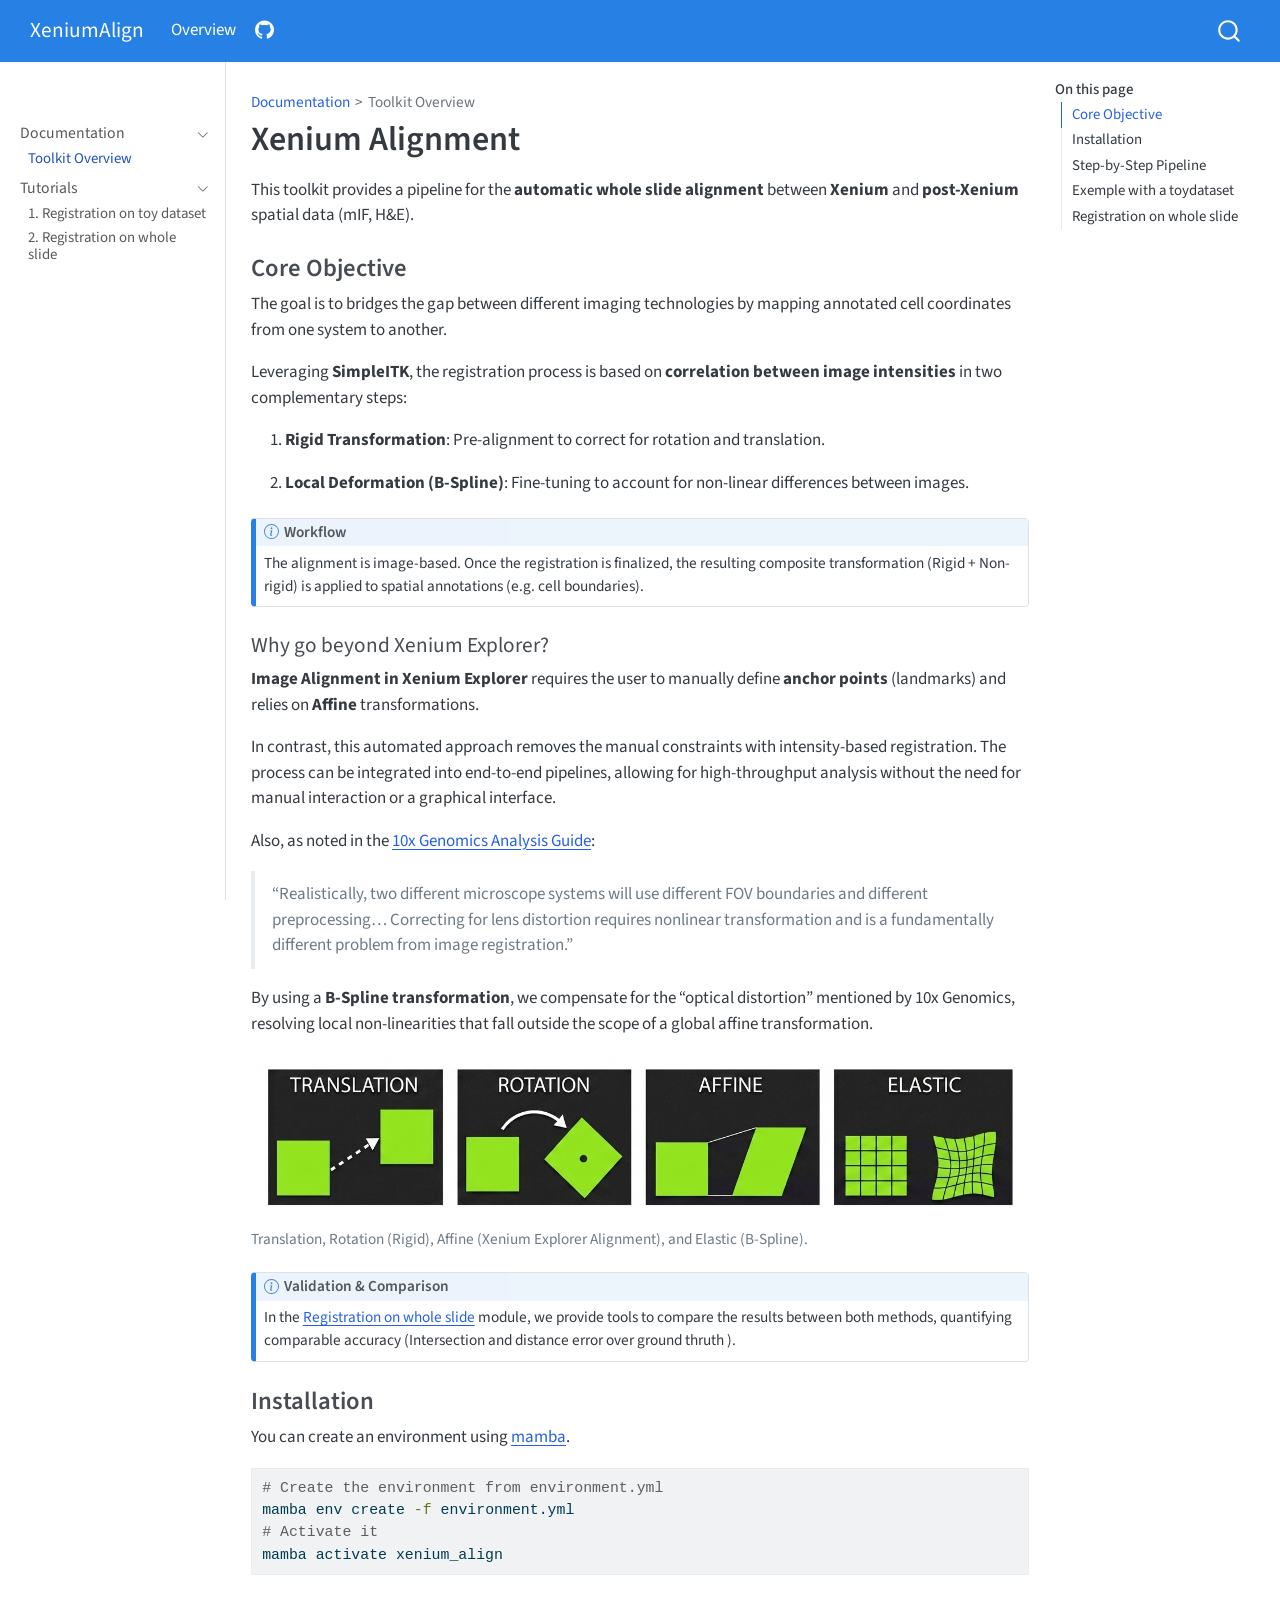
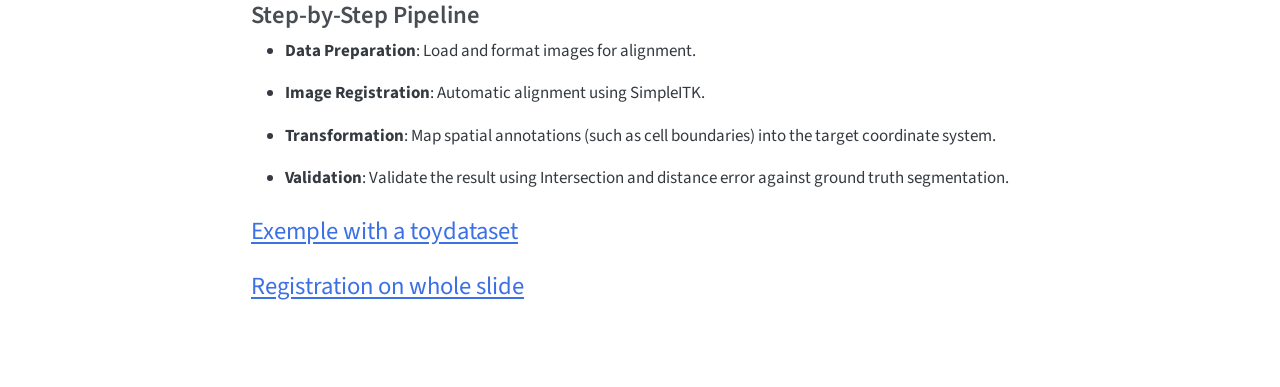
==== commit 949c9e7a: "Add docs Add docs for registration on whole slide, full pipeline" ====
--- a/docs/index.html
+++ b/docs/index.html
@@ -193,6 +193,12 @@
  <span class="menu-text">1. Registration on toy dataset</span></a>
   </div>
 </li>
+          <li class="sidebar-item">
+  <div class="sidebar-item-container"> 
+  <a href="./analysis/02_WholeSlide.html" class="sidebar-item-text sidebar-link">
+ <span class="menu-text">2. Registration on whole slide</span></a>
+  </div>
+</li>
       </ul>
   </li>
     </ul>
@@ -209,6 +215,7 @@
   <li><a href="#installation" id="toc-installation" class="nav-link" data-scroll-target="#installation">Installation</a></li>
   <li><a href="#step-by-step-pipeline" id="toc-step-by-step-pipeline" class="nav-link" data-scroll-target="#step-by-step-pipeline">Step-by-Step Pipeline</a></li>
   <li><a href="#exemple-with-a-toydataset" id="toc-exemple-with-a-toydataset" class="nav-link" data-scroll-target="#exemple-with-a-toydataset">Exemple with a toydataset</a></li>
+  <li><a href="#registration-on-whole-slide" id="toc-registration-on-whole-slide" class="nav-link" data-scroll-target="#registration-on-whole-slide">Registration on whole slide</a></li>
   </ul>
 </nav>
     </div>
@@ -281,7 +288,7 @@
 </div>
 </div>
 <div class="callout-body-container callout-body">
-<p>In the [Validation] module, we provide tools to compare the composite transformation results against affine alignments, quantifying the gain in precision (IoU, distance error).</p>
+<p>In the <a href="./analysis/02_WholeSlide.html">Registration on whole slide</a> module, we provide tools to compare the results between both methods, quantifying comparable accuracy (Intersection and distance error over ground thruth ).</p>
 </div>
 </div>
 </section>
@@ -297,14 +304,17 @@
 <section id="step-by-step-pipeline" class="level3">
 <h3 class="anchored" data-anchor-id="step-by-step-pipeline">Step-by-Step Pipeline</h3>
 <ul>
-<li><p><strong>Data Preparation</strong>: Load and format images, cell boundaries (e.g., Xenium outputs).</p></li>
+<li><p><strong>Data Preparation</strong>: Load and format images for alignment.</p></li>
 <li><p><strong>Image Registration</strong>: Automatic alignment using SimpleITK.</p></li>
 <li><p><strong>Transformation</strong>: Map spatial annotations (such as cell boundaries) into the target coordinate system.</p></li>
-<li><p><strong>Validation</strong>: Validate the result using IoU and distance error against ground truth segmentation.</p></li>
+<li><p><strong>Validation</strong>: Validate the result using Intersection and distance error against ground truth segmentation.</p></li>
 </ul>
 </section>
 <section id="exemple-with-a-toydataset" class="level3">
 <h3 class="anchored" data-anchor-id="exemple-with-a-toydataset"><a href="./analysis/01_ToyDataset.html">Exemple with a toydataset</a></h3>
+</section>
+<section id="registration-on-whole-slide" class="level3">
+<h3 class="anchored" data-anchor-id="registration-on-whole-slide"><a href="./analysis/02_WholeSlide.html">Registration on whole slide</a></h3>
 
 
 </section>
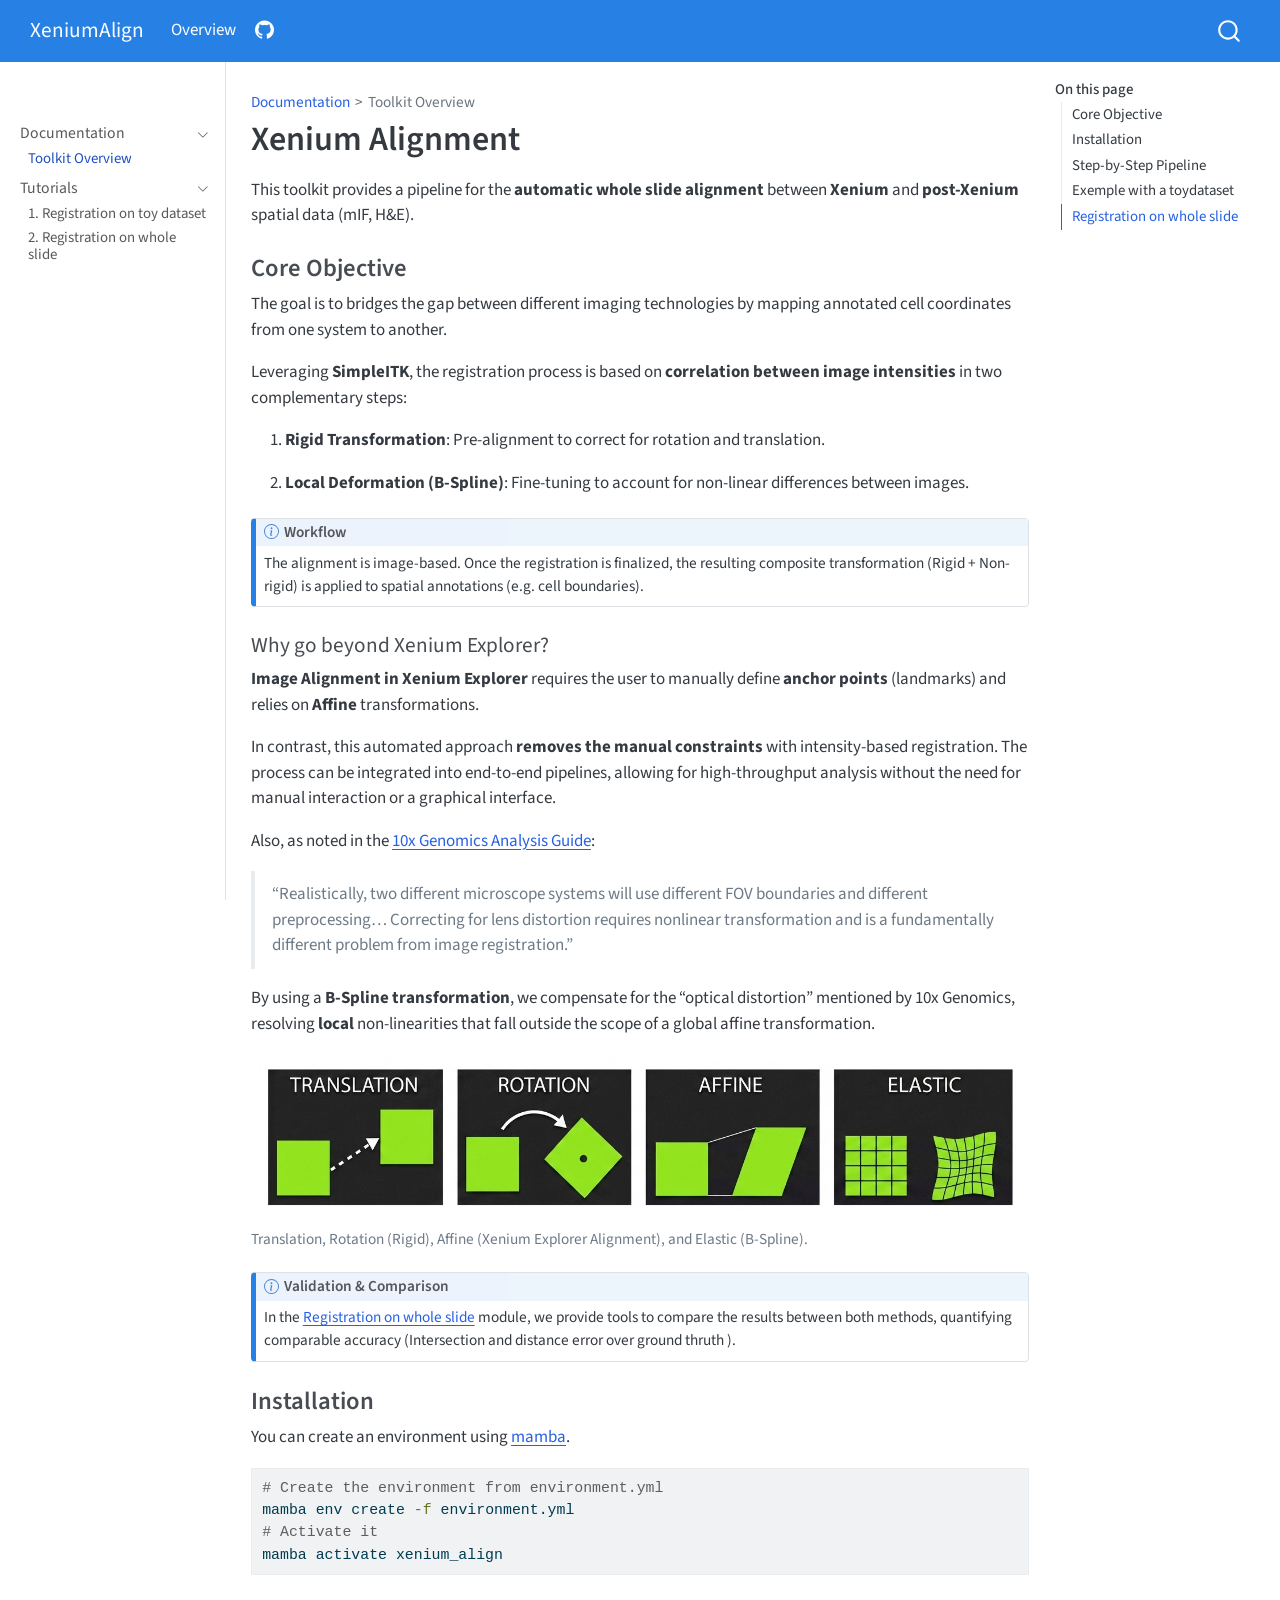
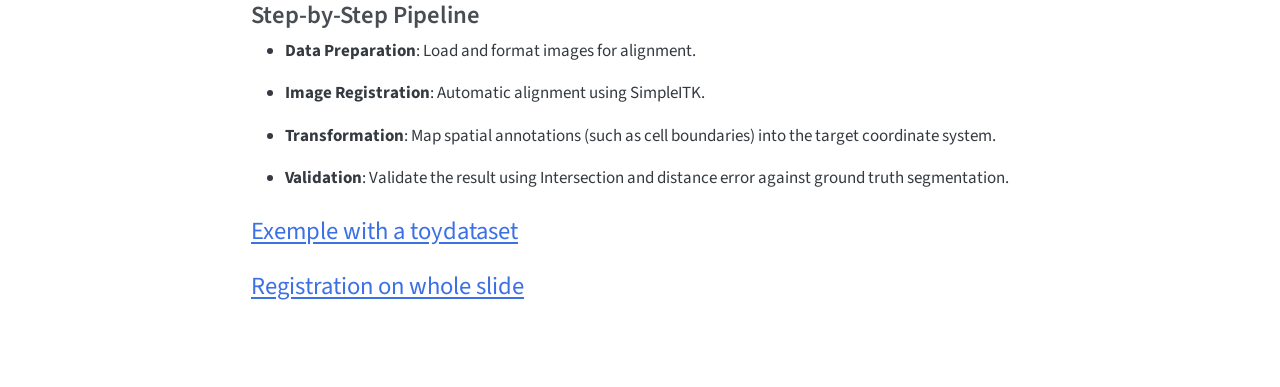
==== commit da4d32c1: "modify index minor formating in index.qmd" ====
--- a/docs/index.html
+++ b/docs/index.html
@@ -266,12 +266,12 @@
 <section id="why-go-beyond-xenium-explorer" class="level4">
 <h4 class="anchored" data-anchor-id="why-go-beyond-xenium-explorer">Why go beyond Xenium Explorer?</h4>
 <p><strong>Image Alignment in Xenium Explorer</strong> requires the user to manually define <strong>anchor points</strong> (landmarks) and relies on <strong>Affine</strong> transformations.</p>
-<p>In contrast, this automated approach removes the manual constraints with intensity-based registration. The process can be integrated into end-to-end pipelines, allowing for high-throughput analysis without the need for manual interaction or a graphical interface.</p>
+<p>In contrast, this automated approach <strong>removes the manual constraints</strong> with intensity-based registration. The process can be integrated into end-to-end pipelines, allowing for high-throughput analysis without the need for manual interaction or a graphical interface.</p>
 <p>Also, as noted in the <a href="https://www.10xgenomics.com/analysis-guides/he-to-xenium-dapi-image-registration-with-fiji">10x Genomics Analysis Guide</a>:</p>
 <blockquote class="blockquote">
 <p>“Realistically, two different microscope systems will use different FOV boundaries and different preprocessing… Correcting for lens distortion requires nonlinear transformation and is a fundamentally different problem from image registration.”</p>
 </blockquote>
-<p>By using a <strong>B-Spline transformation</strong>, we compensate for the “optical distortion” mentioned by 10x Genomics, resolving local non-linearities that fall outside the scope of a global affine transformation.</p>
+<p>By using a <strong>B-Spline transformation</strong>, we compensate for the “optical distortion” mentioned by 10x Genomics, resolving <strong>local</strong> non-linearities that fall outside the scope of a global affine transformation.</p>
 <div class="quarto-figure quarto-figure-center">
 <figure class="figure">
 <p><img src="images/transformation_types.png" class="img-fluid figure-img" alt="Illustration of transformation types."></p>
